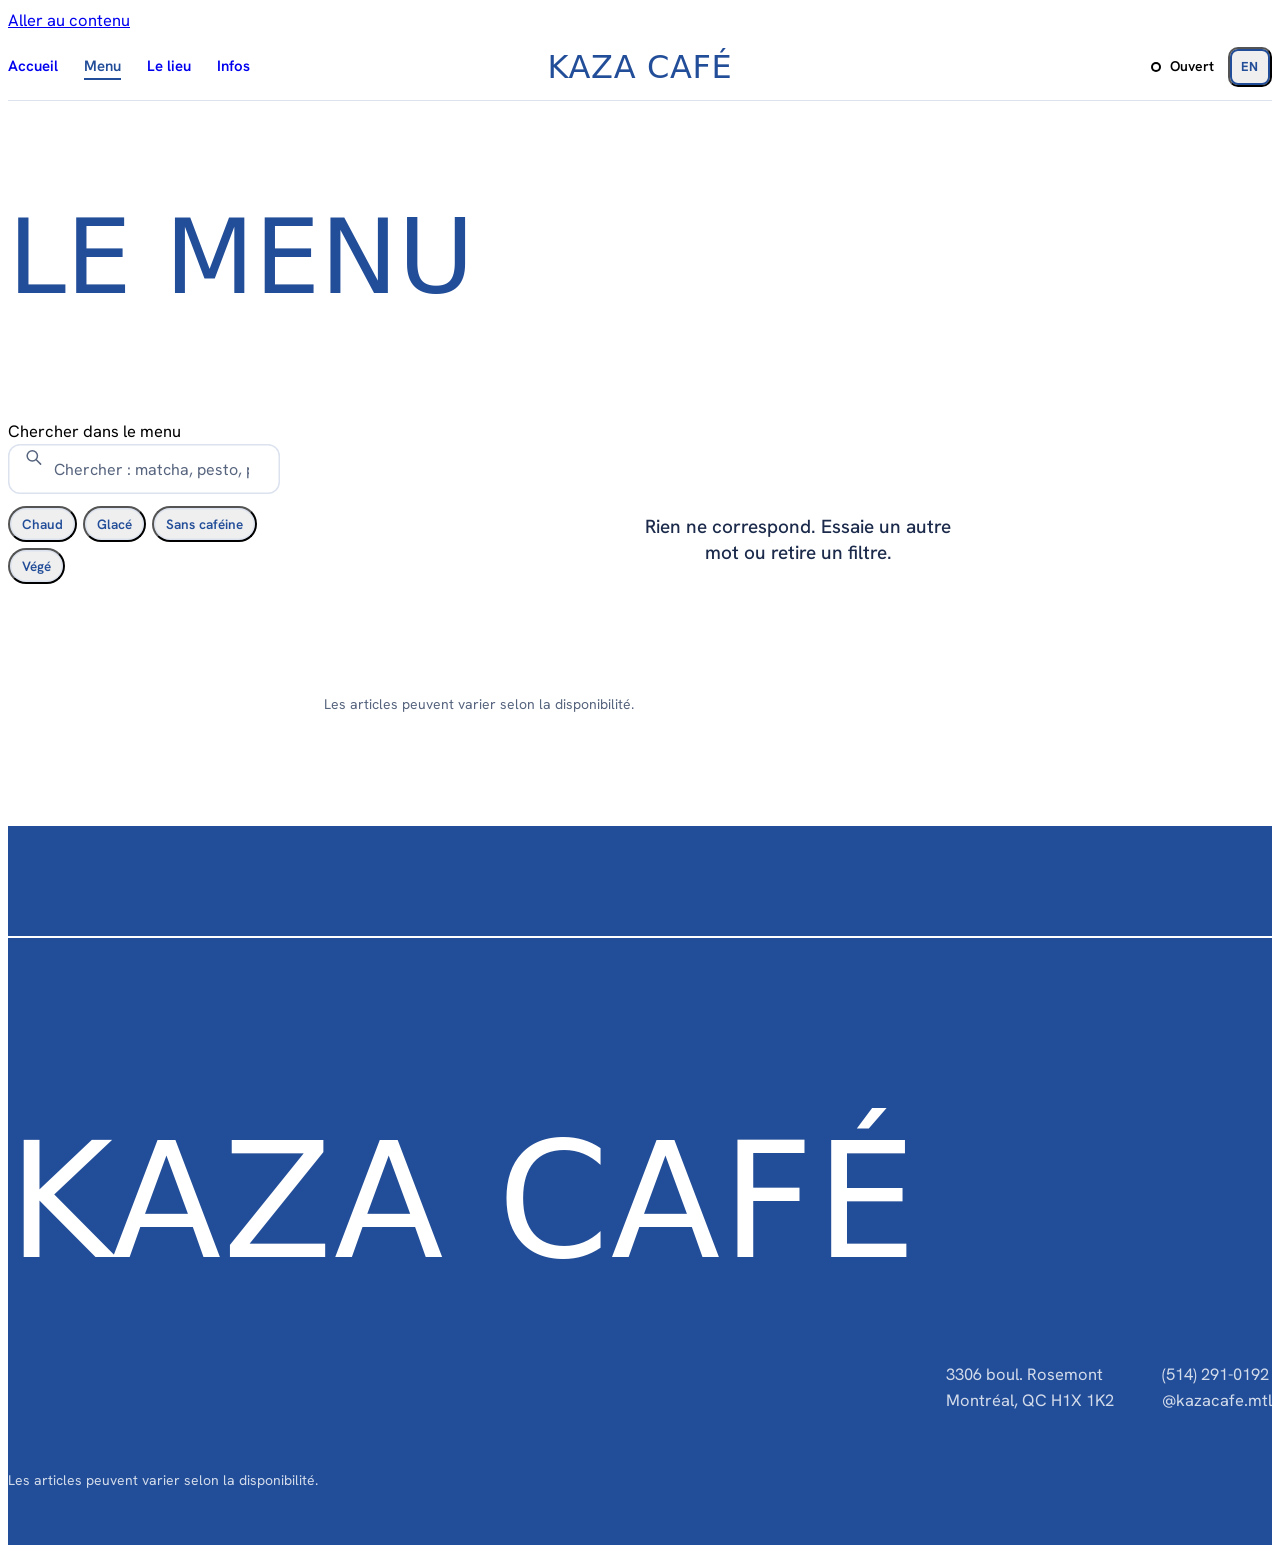
==== kaza/menu.html @ a5e52544 "Add files via upload" ====
<!doctype html>
<html lang="fr-CA">
<head>
<meta charset="utf-8">
<meta name="viewport" content="width=device-width, initial-scale=1, viewport-fit=cover">
<title>Menu | KAZA CAFÉ, boul. Rosemont, Montréal</title>
<meta name="claude:viewport-fit-sides" content="cover">
<meta name="robots" content="noindex">
<meta name="description" content="Le menu complet de KAZA CAFÉ : sandwichs ciabatta, Mi-Kaza, bols, cafés, matcha et hojicha « Camellia », chaï, smoothies, limonades bio, biscuits, croissants, gaufres et gâteaux.">
<meta name="theme-color" content="#FFFFFF">
<link rel="canonical" href="https://demo.backrooms.tech/kaza/menu.html"><!-- [À CONFIRMER : domaine] -->
<link rel="alternate" hreflang="fr-CA" href="https://demo.backrooms.tech/kaza/menu.html">
<link rel="alternate" hreflang="en-CA" href="https://demo.backrooms.tech/kaza/menu.html?lang=en">
<meta property="og:type" content="website">
<meta property="og:site_name" content="KAZA CAFÉ">
<meta property="og:title" content="Le menu · KAZA CAFÉ">
<meta property="og:description" content="Matcha en 18 saveurs, sandwichs ciabatta, bols et pâtisseries. 3306 boul. Rosemont, Montréal.">
<meta property="og:image" content="https://demo.backrooms.tech/kaza/images/og/kaza-og.png">
<meta property="og:locale" content="fr_CA"><meta property="og:locale:alternate" content="en_CA">
<meta name="twitter:card" content="summary_large_image">
<link rel="icon" href="images/favicon.png" type="image/png">
<link rel="apple-touch-icon" href="images/apple-touch-icon.png">
<link rel="preconnect" href="https://fonts.googleapis.com">
<link rel="preconnect" href="https://fonts.gstatic.com" crossorigin>
<link rel="stylesheet" href="https://fonts.googleapis.com/css2?family=Chewy&family=Hanken+Grotesk:wght@400;500;600;700&display=swap">
<link rel="stylesheet" href="shared/base.css">
<link rel="stylesheet" href="b.css">
</head>
<body>
<a class="skip" href="#menu-list" data-i18n="skip">Aller au contenu</a>

<header class="topbar">
  <div class="wrap topbar-in">
    <nav class="nav" aria-label="Principal">
      <a href="index.html" data-i18n="nav.home">Accueil</a>
      <a href="menu.html" aria-current="page" data-i18n="nav.menu">Menu</a>
      <a href="index.html#lieu" data-i18n="nav.place">Le lieu</a>
      <a href="index.html#infos" data-i18n="nav.info">Infos</a>
    </nav>
    <a class="wordmark" href="index.html" aria-label="KAZA CAFÉ, accueil">KAZA CAFÉ</a>
    <div class="topbar-end">
      <p class="status" data-status><span class="dot" aria-hidden="true"></span><span data-status-text>Ouvert</span></p>
      <button class="lang" type="button" data-lang-switch data-i18n="lang.switch" data-i18n-attr="aria-label:lang.label">EN</button>
    </div>
  </div>
</header>

<main>
  <section class="menu-hero">
    <div class="wrap menu-head">
      <h1 class="menu-title" data-i18n="menu.title">Le menu</h1>
      <span class="menu-mascot m-walk" data-mascot-el="sandwich"></span>
    </div>
  </section>

  <div class="wrap menu-layout">
    <!-- Colonne de gauche : recherche + filtres + catégories (collante sur desktop) -->
    <aside class="menu-side">
      <div class="side-tools">
        <div class="search">
          <label class="sr-only" for="menu-search" data-i18n="menu.searchLabel">Chercher dans le menu</label>
          <svg viewBox="0 0 24 24" fill="none" stroke="currentColor" stroke-width="1.9" stroke-linecap="round" aria-hidden="true"><circle cx="10.5" cy="10.5" r="6.5"/><path d="M15.5 15.5L21 21"/></svg>
          <input id="menu-search" type="search" autocomplete="off" enterkeyhint="search" data-i18n-attr="placeholder:menu.search" placeholder="Chercher : matcha, pesto, pistache…">
        </div>
        <div class="filters" role="group" data-i18n-attr="aria-label:menu.filters" aria-label="Filtres">
          <button class="filter" type="button" data-filter="chaud" aria-pressed="false" data-i18n="f.chaud">Chaud</button>
          <button class="filter" type="button" data-filter="glace" aria-pressed="false" data-i18n="f.glace">Glacé</button>
          <button class="filter" type="button" data-filter="decaf" aria-pressed="false" data-i18n="f.decaf">Sans caféine</button>
          <button class="filter" type="button" data-filter="vege" aria-pressed="false" data-i18n="f.vege">Végé</button>
          <button class="filter" type="button" data-filter="halal" aria-pressed="false" data-i18n="f.halal" hidden>Halal</button>
        </div>
        <p class="results-line"><span class="results" data-results aria-live="polite"></span> <button class="clear" type="button" data-clear hidden data-i18n="menu.clear">Tout effacer</button></p>
      </div>
      <div data-sticky-sentinel aria-hidden="true"></div>
      <nav class="sticky" data-sticky data-i18n-attr="aria-label:menu.categories" aria-label="Catégories du menu">
        <div class="catbar" data-catbar></div>
      </nav>
    </aside>

    <!-- Colonne de droite : vedette (carrousel) puis toutes les catégories -->
    <div class="menu-main" id="menu-list">
      <div data-menu></div>
      <div class="empty" data-empty hidden>
        <span class="m-wrap m-walk" data-mascot-el="cookie"></span>
        <p data-i18n="menu.empty">Rien ne correspond. Essaie un autre mot ou retire un filtre.</p>
      </div>
      <p class="menu-foot" data-i18n="footer.avail">Les articles peuvent varier selon la disponibilité.</p>
    </div>
  </div>
</main>

<footer class="band band--navy footer">
  <div class="wrap">
    <div class="walkline" aria-hidden="true"><span class="walker m-walk" data-mascot-el="glass"></span></div>
    <div class="footer-in">
      <p class="footer-word">KAZA CAFÉ</p>
      <div class="footer-cols">
        <p>3306 boul. Rosemont<br>Montréal, QC H1X 1K2</p>
        <p>(514) 291-0192<br>@kazacafe.mtl</p>
      </div>
      <p class="footer-avail" data-i18n="footer.avail">Les articles peuvent varier selon la disponibilité.</p>
    </div>
  </div>
</footer>

<!-- Fiche détaillée -->
<div class="sheet-root" data-sheet-root hidden>
  <div class="sheet-backdrop" data-sheet-backdrop></div>
  <div class="sheet" data-sheet role="dialog" aria-modal="true" aria-labelledby="sheet-title" tabindex="-1">
    <div class="sheet-grip" aria-hidden="true"></div>
    <button class="sheet-close" type="button" data-sheet-close data-i18n-attr="aria-label:sheet.close" aria-label="Fermer">
      <svg viewBox="0 0 24 24" fill="none" stroke="currentColor" stroke-width="2" stroke-linecap="round" aria-hidden="true"><path d="M6 6l12 12M18 6L6 18"/></svg>
    </button>
    <div class="sheet-scroll" data-sheet-scroll>
      <div class="sheet-media media" data-sheet-media></div>
      <div class="sheet-body" data-sheet-body>
        <p class="sheet-cat" data-sheet-cat></p>
        <div class="sheet-head"><h2 class="sheet-title" id="sheet-title"></h2><p class="sheet-price" data-sheet-price></p></div>
        <div data-sheet-badges></div>
        <p class="sheet-desc" data-sheet-desc></p>
        <div data-sheet-ing-wrap><p class="sheet-label" data-i18n="sheet.ing">Ingrédients</p><ul class="sheet-ing" data-sheet-ing></ul></div>
        <div class="sheet-opts" data-sheet-opts></div>
        <div class="sheet-actions">
          <a class="btn" href="#" data-order><span data-i18n="sheet.order">Commander</span></a>
          <button class="share" type="button" data-share data-i18n="sheet.share">Copier le lien</button>
        </div>
        <p class="avail" data-i18n="footer.avail">Les articles peuvent varier selon la disponibilité.</p>
      </div>
    </div>
  </div>
</div>

<script src="shared/menu-data.js"></script>
<script src="shared/mascots.js"></script>
<script src="shared/site.js"></script>
<script src="shared/menu-app.js"></script>
</body>
</html>
---- kaza/b.css ----
/* ==========================================================================
   KAZA CAFÉ — « LE SALON » v2
   Mise en page : pièces blanches et pièces bleues en alternance; titres dans
   un lettrage rond dessiné à la main, comme le logo; menu en deux colonnes
   (catégories à gauche, carte à droite) façon commande en ligne.
   Couleurs du logo : bleu #224D98 + blanc. Une seule apparence (pas de sombre).
   ========================================================================== */
:root {
  color-scheme: light;
  /* Couleur */
  --blue: #224D98;          /* bleu du logo, seule couleur d'accent */
  --blue-deep: #1A3C79;     /* survol, fonds bleus plus profonds */
  --ink: #1C2B4B;           /* texte courant (bleu très foncé, plus lisible) */
  --ink-soft: #57647E;      /* texte secondaire */
  --white: #FFFFFF;
  --tint: #F1F4FA;          /* blanc bleuté pour les surfaces */
  --tint-2: #E4EAF5;        /* placeholders */
  --line: #DCE3EF;          /* filets et contours */
  --on-blue: rgba(255, 255, 255, .8);

  --bg: var(--white); --fg: var(--ink);
  --ph-bg: var(--tint-2); --ph-fg: var(--blue);
  --scrim: rgba(16, 32, 64, .5);
  --sheet-bg: var(--blue); --sheet-fg: var(--white);
  --grip: rgba(255, 255, 255, .45);
  --focus: var(--blue);

  /* Typo : lettrage du logo pour les titres, grotesque nette pour le reste */
  --f-display: "Chewy", "Cooper Black", "Arial Rounded MT Bold", system-ui, sans-serif;
  --f-sans: "Hanken Grotesk", "Helvetica Neue", Arial, sans-serif;
  --f-mono: "Hanken Grotesk", "Helvetica Neue", Arial, sans-serif;

  --r: 14px;
  --max: 1320px; --gutter: 20px;
  --sticky-h: 58px;
}
@media (min-width: 900px) { :root { --gutter: 44px; } }

body { font: 400 16.5px/1.55 var(--f-sans); }
::selection { background: var(--blue); color: var(--white); }

.band { padding-block: 72px; }
.band--blue, .band--navy { background: var(--blue); color: var(--white); --focus: var(--white); --ph-bg: var(--blue-deep); --ph-fg: var(--white); }
.band--deep, .band--tint { background: var(--tint); }
@media (min-width: 900px) { .band { padding-block: 108px; } }

.h-display { font: 400 clamp(40px, 6vw, 68px)/1 var(--f-display); letter-spacing: .01em; text-transform: uppercase; color: var(--blue); }
.band--blue .h-display, .band--navy .h-display { color: var(--white); }
.h-label { font: 700 12px/1.3 var(--f-sans); text-transform: uppercase; letter-spacing: .14em; }
.kicker { font: 700 12px/1.3 var(--f-sans); text-transform: uppercase; letter-spacing: .14em; color: var(--ink-soft); }
.band--navy .kicker { color: var(--on-blue); }
.lede { font: 500 clamp(19px, 2vw, 22px)/1.45 var(--f-sans); max-width: 36ch; }

/* Boutons */
.btn {
  display: inline-flex; align-items: center; justify-content: center; min-height: 50px; padding: 0 22px;
  border-radius: 12px; background: var(--blue); color: var(--white); text-decoration: none;
  font: 700 15px/1 var(--f-sans); transition: background .2s ease, transform .15s ease;
}
.btn:hover { background: var(--blue-deep); }
.btn:active { transform: translateY(1px); }
.btn--line { background: transparent; color: var(--blue); box-shadow: inset 0 0 0 2px var(--blue); }
.btn--line:hover { background: var(--blue); color: var(--white); }
.btn--cream { background: var(--white); color: var(--blue); }
.btn--cream:hover { background: var(--tint); }
.arrowlink { display: inline-flex; gap: 10px; align-items: center; font: 700 15px/1.2 var(--f-sans); color: var(--blue); text-decoration: none; padding-block: 8px; }
.arrowlink span:last-child { transition: transform .2s ease; }
.arrowlink:hover span:last-child { transform: translateX(4px); }

/* ---------- Barre du haut ---------- */
.topbar { position: relative; z-index: 20; border-bottom: 1px solid var(--line); }
.topbar-in { display: grid; grid-template-columns: 1fr auto; align-items: center; min-height: 66px; gap: 16px; }
.nav { display: none; gap: 26px; }
.nav a { font: 600 15px/1 var(--f-sans); text-decoration: none; padding: 8px 0; }
.nav a:hover, .nav a[aria-current="page"] { color: var(--blue); text-decoration: underline; text-underline-offset: 7px; text-decoration-thickness: 2px; }
.wordmark { font: 400 28px/1 var(--f-display); color: var(--blue); text-decoration: none; letter-spacing: .02em; margin: 0; }
.topbar-end { display: flex; align-items: center; gap: 14px; justify-self: end; }
.topbar .status { display: none; }
.topbar-menu { font: 700 15px/1 var(--f-sans); color: var(--blue); text-decoration: none; padding: 14px 4px; }
.lang { min-width: 44px; min-height: 40px; border-radius: 10px; color: var(--blue); box-shadow: inset 0 0 0 2px var(--blue); font: 700 13px/1 var(--f-sans); letter-spacing: .06em; }
.lang:hover { background: var(--blue); color: var(--white); }
@media (min-width: 900px) {
  .topbar-in { grid-template-columns: 1fr auto 1fr; }
  .nav { display: flex; }
  .wordmark { justify-self: center; font-size: 32px; }
  .topbar .status { display: inline-flex; }
  .topbar-menu { display: none; }
}

.status { display: inline-flex; align-items: center; gap: 9px; font: 600 14px/1.3 var(--f-sans); }
.status .dot { width: 10px; height: 10px; border-radius: 50%; box-shadow: inset 0 0 0 2px currentColor; flex: none; }
.status.is-open .dot { background: #2E9B5E; box-shadow: 0 0 0 3px rgba(46, 155, 94, .18); }

/* ---------- Hero ---------- */
.hero { padding-block: 28px 72px; }
.hero-grid { display: grid; gap: 34px; }
.hero-text { display: flex; flex-direction: column; align-items: flex-start; gap: 18px; min-width: 0; }
.hero-title { font: 400 clamp(88px, 25vw, 210px)/.86 var(--f-display); text-transform: uppercase; color: var(--blue); letter-spacing: .01em; margin: 4px 0 6px -.02em; }
.hero-line { font: 600 clamp(22px, 2.8vw, 28px)/1.3 var(--f-sans); max-width: 24ch; }
.hero-sub { max-width: 44ch; color: var(--ink-soft); }
.hero-cta { display: flex; flex-wrap: wrap; gap: 10px; margin-top: 8px; }
.hero-visual { display: flex; flex-direction: column; gap: 16px; align-items: center; }
.arch { width: min(100%, 460px); aspect-ratio: 3 / 4; border-radius: 999px 999px 0 0; }
.arch .ph [data-mascot-el] { display: block; width: clamp(80px, 22vw, 130px); }
.arch .ph-label { left: 24px; right: 24px; bottom: 18px; }
.arch video { position: absolute; inset: 0; width: 100%; height: 100%; object-fit: cover; }
@media (min-width: 900px) {
  .hero { padding-block: 44px 108px; }
  .hero-grid { grid-template-columns: minmax(0, 1.2fr) minmax(0, .8fr); align-items: center; gap: 64px; }
  .status--hero { display: none; }
}

/* ---------- Matcha (pièce bleue) ---------- */
.matcha-grid { display: grid; gap: 28px; }
.matcha-num { display: flex; flex-direction: column; }
.matcha-n { font: 400 clamp(190px, 52vw, 400px)/.8 var(--f-display); margin-left: -.03em; }
.matcha-n-label { font: 400 clamp(28px, 3.2vw, 38px)/1.1 var(--f-display); text-transform: uppercase; margin-top: 10px; }
.matcha-body { display: flex; flex-direction: column; align-items: flex-start; gap: 18px; min-width: 0; }
.matcha-body .h-label { margin-top: 18px; }
.matcha .lede { color: var(--on-blue); }
.sig { width: 100%; }
.sig li a { display: flex; align-items: baseline; gap: 10px; padding: 12px 0; border-bottom: 1px solid rgba(255, 255, 255, .22); text-decoration: none; font-size: 17px; font-weight: 500; }
.sig li a:hover span:first-child { text-decoration: underline; text-underline-offset: 4px; }
.sig .leader { opacity: .3; }
.sig-price { font-size: 14px; color: var(--on-blue); }
.chips { display: flex; flex-wrap: wrap; gap: 6px; }
.chips li { font-size: 14px; padding: 6px 11px; border-radius: 999px; background: rgba(255, 255, 255, .12); }
.press { font-size: 14px; color: var(--on-blue); max-width: 44ch; margin-top: 8px; }
@media (min-width: 900px) {
  .matcha-grid { grid-template-columns: minmax(0, 1fr) minmax(0, 1fr); gap: 72px; align-items: start; }
  .matcha-num { position: sticky; top: 40px; }
}

/* ---------- Cartes « vedette » : photo pleine, nom et prix posés dessus ---------- */
.feat { position: relative; display: block; border-radius: var(--r); overflow: hidden; color: var(--white); text-decoration: none; --ph-bg: var(--blue); --ph-fg: var(--white); isolation: isolate; }
.feat .card-media { aspect-ratio: 1 / 1; border-radius: var(--r); --ph-size: 34%; }
.feat .card-media .ph { align-items: start; padding-top: 18%; }
.feat::after { content: ""; position: absolute; inset: 40% 0 0; background: linear-gradient(to top, rgba(12, 26, 54, .78), rgba(12, 26, 54, 0)); pointer-events: none; border-radius: 0 0 var(--r) var(--r); z-index: 1; }
.feat-text { position: absolute; left: 16px; right: 64px; bottom: 14px; z-index: 2; display: flex; flex-direction: column; gap: 4px; }
.feat .card-name { font: 400 clamp(21px, 2vw, 25px)/1.05 var(--f-display); letter-spacing: .01em; }
.feat .card-price { font: 600 15px/1 var(--f-sans); opacity: .92; }
.feat-plus { position: absolute; right: 14px; bottom: 14px; z-index: 2; width: 40px; height: 40px; border-radius: 50%; display: grid; place-items: center; background: rgba(255, 255, 255, .2); backdrop-filter: blur(4px); transition: background .2s ease, transform .2s ease; }
.feat-plus svg { width: 18px; }
.feat:hover .feat-plus { background: var(--white); color: var(--blue); transform: rotate(90deg); }
.feat:hover .media.has-img img { transform: scale(1.04); }
.feat .media img { transition: opacity .35s ease, transform .6s cubic-bezier(.2,.75,.15,1); }

/* ---------- Accueil : rail « En vedette » et galerie ---------- */
.section-head { display: flex; justify-content: space-between; align-items: flex-end; flex-wrap: wrap; gap: 12px 24px; margin-bottom: 32px; }
.rail-wrap { width: 100%; }
.rail { --edge: max(var(--gutter), calc((100% - var(--max)) / 2 + var(--gutter))); }
.rail { display: grid; grid-auto-flow: column; grid-auto-columns: 72%; gap: 14px; overflow-x: auto; scroll-snap-type: x mandatory; scrollbar-width: none;
  padding-left: max(var(--edge), env(safe-area-inset-left, 0px)); padding-right: max(var(--edge), env(safe-area-inset-right, 0px));
  scroll-padding-inline: max(var(--edge), env(safe-area-inset-left, 0px)); }
.rail::-webkit-scrollbar { display: none; }
.rail > * { scroll-snap-align: start; }
@media (min-width: 900px) {
  .feat-rail { grid-auto-flow: row; grid-template-columns: repeat(3, minmax(0, 1fr)); overflow: visible; gap: 22px; }
}
.place-grid { margin-bottom: 36px; }
.place-text { display: flex; flex-direction: column; gap: 18px; max-width: 52ch; }
.place-text p:last-child { color: var(--ink-soft); }
.gallery { grid-auto-columns: 78%; }
.gallery .media { aspect-ratio: 4 / 5; border-radius: var(--r); --ph-bg: var(--tint-2); }
.gallery .media .ph [data-mascot-el] { display: block; width: 70px; }
@media (min-width: 900px) { .gallery { grid-auto-columns: calc((100% - 3 * 14px) / 3.4); } }

/* ---------- Avis ---------- */
.reviews-head { display: flex; flex-wrap: wrap; justify-content: space-between; align-items: flex-end; gap: 20px 40px; margin-bottom: 40px; }
.rating { display: flex; align-items: center; gap: 14px; }
.rating-n { font: 400 clamp(64px, 9vw, 100px)/.8 var(--f-display); }
.rating-side { display: flex; flex-direction: column; gap: 4px; font-size: 14px; color: var(--on-blue); }
.stars { letter-spacing: .14em; color: var(--white); }
/* Avis : un à la fois, on glisse ou on utilise les flèches */
.quotes-wrap { max-width: 620px; }
.quotes { display: flex; overflow-x: auto; scroll-snap-type: x mandatory; scrollbar-width: none; overscroll-behavior-x: contain; border-radius: var(--r); }
.quotes::-webkit-scrollbar { display: none; }
.quotes > li { flex: 0 0 100%; scroll-snap-align: start; scroll-snap-stop: always; display: flex; flex-direction: column; justify-content: space-between; gap: 18px; min-height: 200px; padding: 24px 24px 22px; border-radius: var(--r); background: rgba(255, 255, 255, .09); }
.quotes blockquote { font: 500 18px/1.45 var(--f-sans); }
.quotes blockquote::before { content: "« "; }
.quotes blockquote::after { content: " »"; }
.quotes blockquote:lang(en)::before { content: "“"; }
.quotes blockquote:lang(en)::after { content: "”"; }
.q-src { display: flex; align-items: center; gap: 10px; font-size: 12.5px; font-weight: 600; letter-spacing: .06em; text-transform: uppercase; color: var(--on-blue); }
.q-stars { letter-spacing: .1em; color: var(--white); font-size: 13px; }
.q-more { align-items: flex-start; justify-content: center !important; background: rgba(255, 255, 255, .14) !important; }
.q-more-mascot { width: 54px; color: var(--white); }
.q-more p { font: 400 26px/1.1 var(--f-display); text-transform: uppercase; max-width: 18ch; }
.quotes-nav { display: flex; align-items: center; gap: 14px; margin-top: 16px; }
.quotes-count { font: 600 14px/1 var(--f-sans); font-variant-numeric: tabular-nums; color: var(--on-blue); min-width: 3.5em; text-align: center; }
.quotes-nav .arrow { color: var(--white); box-shadow: inset 0 0 0 1.5px rgba(255, 255, 255, .45); }
.quotes-nav .arrow:hover:not(:disabled) { box-shadow: inset 0 0 0 1.5px var(--white); }
@media (min-width: 900px) { .quotes blockquote { font-size: 20px; } .quotes > li { min-height: 220px; padding: 28px 30px 24px; } }

/* ---------- Infos ---------- */
.info .h-display { margin-bottom: 40px; }
.info-grid { display: grid; gap: 36px; margin-bottom: 40px; }
.info-col { display: flex; flex-direction: column; align-items: flex-start; gap: 12px; min-width: 0; }
.info .h-label { color: var(--blue); }
address { font-style: normal; font: 600 22px/1.3 var(--f-sans); }
.facts { display: flex; flex-direction: column; gap: 6px; color: var(--ink-soft); }
.facts li::before { content: "— "; }
.hours { border-collapse: collapse; width: 100%; max-width: 340px; font-variant-numeric: tabular-nums; }
.hours th, .hours td { padding: 8px 0; text-align: left; font-weight: 400; border-bottom: 1px solid var(--line); }
.hours td { text-align: right; }
.hours .is-today th, .hours .is-today td { font-weight: 700; color: var(--blue); }
.big-link { font: 600 22px/1.3 var(--f-sans); color: var(--blue); text-decoration: none; }
.big-link:hover { text-decoration: underline; text-underline-offset: 5px; text-decoration-thickness: 2px; }
@media (min-width: 900px) { .info-grid { grid-template-columns: repeat(3, minmax(0, 1fr)); gap: 48px; } }
.map-bar { display: flex; margin-bottom: 14px; }
.map { position: relative; height: 340px; background: var(--tint); border-radius: var(--r); overflow: hidden; }
@media (min-width: 900px) { .map { height: 420px; } }
.map-ph { display: flex; flex-direction: column; align-items: center; justify-content: center; text-align: center; gap: 16px; padding: 36px 20px; color: var(--blue); }
.map-mascot { width: 68px; }
.map-addr { font-weight: 600; color: var(--ink); }
.map-actions { display: flex; flex-wrap: wrap; justify-content: center; align-items: center; gap: 10px 22px; }
.map iframe { position: absolute; inset: 0; width: 100%; height: 100%; border: 0; }
.map.is-loaded .map-ph { visibility: hidden; }

/* ---------- Footer : le verre marche le long du filet ---------- */
.footer { padding-block: 56px calc(40px + env(safe-area-inset-bottom, 0px)); }
.walkline { position: relative; height: 54px; border-bottom: 2px solid var(--white); margin-bottom: 36px; overflow: hidden; }
.walker { position: absolute; bottom: 0; left: 0; width: 44px; color: var(--white); }
@media (prefers-reduced-motion: no-preference) { .walker { animation: b-walk 26s linear infinite; } }
@keyframes b-walk { from { left: -50px; } to { left: 100%; } }
.footer-in { display: grid; gap: 26px; }
.footer-word { font: 400 clamp(64px, 14vw, 160px)/.85 var(--f-display); letter-spacing: .01em; }
.footer-cols { display: flex; flex-wrap: wrap; gap: 14px 48px; color: var(--on-blue); }
.footer-avail { font-size: 14px; color: var(--on-blue); }
@media (min-width: 900px) { .footer-in { grid-template-columns: 1fr auto; align-items: end; } .footer-avail { grid-column: 1 / -1; } }

/* ==========================================================================
   PAGE MENU — catégories à gauche, vedette en carrousel, items en lignes
   ========================================================================== */
.menu-hero { padding-block: 24px 8px; }
.menu-head { display: flex; justify-content: space-between; align-items: flex-end; gap: 16px; }
.menu-title { font: 400 clamp(56px, 13vw, 104px)/.9 var(--f-display); text-transform: uppercase; color: var(--blue); }
.menu-mascot { width: clamp(56px, 11vw, 84px); flex: none; margin-bottom: 4px; color: var(--blue); }

.menu-layout { padding-block: 16px 96px; }
.menu-main { min-width: 0; }

/* Recherche + filtres */
.side-tools { display: flex; flex-direction: column; gap: 12px; margin-bottom: 8px; }
.search { position: relative; }
.search input { width: 100%; min-height: 50px; padding: 12px 16px 12px 46px; border: 0; border-radius: 12px; background: var(--white); box-shadow: inset 0 0 0 1.5px var(--line); color: var(--ink); font: 400 16px/1.2 var(--f-sans); outline: none; -webkit-appearance: none; appearance: none; }
.search input::placeholder { color: var(--ink-soft); }
.search input:focus-visible { box-shadow: inset 0 0 0 2px var(--blue); }
.search svg { position: absolute; left: 16px; top: 50%; width: 19px; height: 19px; transform: translateY(-50%); color: var(--ink-soft); pointer-events: none; }
.filters { display: flex; flex-wrap: wrap; gap: 6px; }
.filter { min-height: 36px; padding: 0 12px; border-radius: 999px; font: 600 13.5px/1 var(--f-sans); color: var(--blue); box-shadow: inset 0 0 0 1.5px var(--line); }
.filter[aria-pressed="true"] { background: var(--blue); color: var(--white); box-shadow: none; }
.filter:hover:not([aria-pressed="true"]) { box-shadow: inset 0 0 0 1.5px var(--blue); }
.results-line { display: flex; align-items: center; gap: 8px; min-height: 0; }
.results-line:has(.results:empty):has(.clear[hidden]) { display: none; }
.results { font-size: 14px; color: var(--ink-soft); }
.clear { font: 600 14px/1 var(--f-sans); color: var(--blue); text-decoration: underline; text-underline-offset: 3px; min-height: 36px; padding-inline: 2px; }

/* Catégories : barre collante horizontale sur mobile */
.sticky { position: sticky; top: env(safe-area-inset-top, 0px); z-index: 30; background: var(--white); margin-inline: calc(-1 * max(var(--gutter), env(safe-area-inset-left, 0px))); transition: box-shadow .2s ease; }
body::before { content: ""; position: fixed; inset: 0 0 auto; height: env(safe-area-inset-top, 0px); z-index: 31; background: var(--white); }
.sticky.is-stuck { box-shadow: 0 1px 0 var(--line), 0 6px 16px -10px rgba(16, 32, 64, .25); }
.catbar { gap: 6px; height: var(--sticky-h); align-items: center; padding-left: max(var(--gutter), env(safe-area-inset-left, 0px)); padding-right: max(var(--gutter), env(safe-area-inset-right, 0px)); scroll-padding-inline: 40px; }
.cat-chip { height: 40px; padding: 0 14px; border-radius: 10px; font: 600 14.5px/1 var(--f-sans); color: var(--ink); transition: background .15s ease, color .15s ease; }
.cat-chip:hover { background: var(--tint); }
.cat-chip.is-active { background: var(--blue); color: var(--white); }
.cat-chip-icon { display: none; }

@media (max-width: 899px) {
  .menu-side { display: contents; }
}
@media (min-width: 900px) {
  :root { --sticky-h: 0px; }
  .menu-layout { display: grid; grid-template-columns: 272px minmax(0, 1fr); gap: 44px; align-items: start; padding-top: 20px; }
  .menu-side { position: sticky; top: calc(20px + env(safe-area-inset-top, 0px)); max-height: calc(100vh - 40px); display: flex; flex-direction: column; gap: 14px; }
  .side-tools { margin-bottom: 0; }
  .sticky { position: static; margin-inline: 0; flex: 1; min-height: 0; display: flex; box-shadow: none !important; background: transparent; }
  .catbar { flex-direction: column; align-items: stretch; height: auto; flex: 1; overflow-x: hidden; overflow-y: auto; padding: 0 4px 12px 0; gap: 2px; scrollbar-width: thin; }
  .cat-chip { height: auto; min-height: 44px; padding: 12px 16px; white-space: normal; font-size: 15.5px; font-weight: 500; }
  .cat-chip.is-active { font-weight: 600; }
}

/* Sections */
.cat-section { padding-top: 40px; }
.cat-section:first-child { padding-top: 16px; }
.cat-head { display: flex; align-items: center; flex-wrap: wrap; gap: 6px 14px; margin-bottom: 18px; }
.cat-head h2 { font: 400 clamp(32px, 3.6vw, 42px)/1 var(--f-display); color: var(--blue); text-transform: uppercase; letter-spacing: .01em; }
.cat-note { flex-basis: 100%; color: var(--ink-soft); font-size: 15px; }
.cat-section--featured .cat-head { justify-content: space-between; }
.carousel-nav { display: flex; gap: 8px; }
.arrow { width: 44px; height: 44px; border-radius: 50%; display: grid; place-items: center; color: var(--blue); box-shadow: inset 0 0 0 1.5px var(--line); transition: box-shadow .15s ease, background .15s ease; }
.arrow svg { width: 20px; }
.arrow:hover:not(:disabled) { box-shadow: inset 0 0 0 1.5px var(--blue); }
.arrow:disabled { opacity: .35; cursor: default; }
@media (max-width: 719px) { .carousel-nav { display: none; } }

.carousel { display: grid; grid-auto-flow: column; grid-auto-columns: 74%; gap: 14px; overflow-x: auto; scroll-snap-type: x mandatory; scrollbar-width: none; overscroll-behavior-x: contain;
  margin-inline: calc(-1 * max(var(--gutter), env(safe-area-inset-left, 0px))); padding-inline: max(var(--gutter), env(safe-area-inset-left, 0px)); scroll-padding-inline: max(var(--gutter), env(safe-area-inset-left, 0px)); }
.carousel::-webkit-scrollbar { display: none; }
.carousel > * { scroll-snap-align: start; }
@media (min-width: 720px) { .carousel { grid-auto-columns: calc((100% - 2 * 16px) / 2.6); gap: 16px; } }
@media (min-width: 900px) { .carousel { margin-inline: 0; padding-inline: 0; scroll-padding-inline: 0; } }
@media (min-width: 1180px) { .carousel { grid-auto-columns: calc((100% - 3 * 16px) / 3.4); } }

/* Items : texte à gauche, photo à droite */
.items { display: grid; grid-template-columns: minmax(0, 1fr); gap: 12px; }
@media (min-width: 1180px) { .items { grid-template-columns: repeat(2, minmax(0, 1fr)); gap: 16px; } }
.item {
  display: grid; grid-template-columns: minmax(0, 1fr) 118px; min-height: 118px;
  border-radius: var(--r); overflow: hidden; background: var(--white);
  box-shadow: inset 0 0 0 1px var(--line); text-decoration: none; color: var(--ink);
  transition: box-shadow .2s ease, transform .2s ease;
}
.item:hover { box-shadow: inset 0 0 0 1.5px var(--blue), 0 8px 22px -14px rgba(16, 32, 64, .35); }
.item:active { transform: scale(.995); }
.item-text { display: flex; flex-direction: column; gap: 6px; padding: 14px 14px 14px 16px; min-width: 0; }
.item-top { display: flex; align-items: baseline; justify-content: space-between; gap: 10px; }
.item .card-name { font: 700 16px/1.25 var(--f-sans); color: var(--ink); min-width: 0; }
.item .card-price { font: 600 15px/1.25 var(--f-sans); color: var(--blue); white-space: nowrap; }
.item-desc { font-size: 14px; line-height: 1.45; color: var(--ink-soft); display: -webkit-box; -webkit-line-clamp: 3; -webkit-box-orient: vertical; overflow: hidden; }
.item-tags { display: flex; flex-wrap: wrap; gap: 4px 10px; margin-top: auto; padding-top: 2px; }
.tag { font: 600 12px/1.3 var(--f-sans); color: var(--ink-soft); }
.tag--pop { color: var(--blue); }
.item .card-media { width: 100%; height: 100%; min-height: 118px; border-radius: 0; --ph-size: 52%; }
.item .card-media .m { max-width: 60px; }
.item .media img { transition: opacity .35s ease, transform .5s cubic-bezier(.2,.75,.15,1); }
.item:hover .media.has-img img { transform: scale(1.05); }
@media (min-width: 720px) {
  .item { grid-template-columns: minmax(0, 1fr) 168px; min-height: 168px; }
  .item .card-media { min-height: 168px; }
  .item-text { padding: 18px 18px 18px 20px; gap: 8px; }
  .item .card-name { font-size: 17px; }
}
@media (prefers-reduced-motion: no-preference) {
  .item:hover .media:not(.has-img) .leg-l { animation: kz-step .45s ease-in-out infinite alternate; }
  .item:hover .media:not(.has-img) .leg-r { animation: kz-step .45s ease-in-out infinite alternate-reverse; }
}
.group { grid-column: 1 / -1; font: 700 12px/1.3 var(--f-sans); text-transform: uppercase; letter-spacing: .14em; color: var(--blue); padding-top: 8px; }
.items > .group:first-child { padding-top: 0; }

.empty { text-align: center; padding: 60px 0; display: flex; flex-direction: column; align-items: center; gap: 16px; color: var(--blue); }
.empty .m-wrap { width: 76px; }
.empty p { font: 500 19px/1.4 var(--f-sans); max-width: 28ch; color: var(--ink); }
.menu-foot { margin-top: 48px; font-size: 14px; color: var(--ink-soft); }

/* ---------- Fiche détaillée (pièce bleue) ---------- */
.sheet { border-radius: 20px 20px 0 0; --focus: var(--white); --ph-bg: var(--blue-deep); --ph-fg: var(--white); }
.sheet-media { --ph-size: 28%; }
.sheet-close { background: var(--white); color: var(--blue); border-radius: 50%; }
.sheet-close:hover { background: var(--tint); }
.sheet-cat { font: 700 12px/1 var(--f-sans); text-transform: uppercase; letter-spacing: .14em; color: var(--on-blue); }
.sheet-title { font: 400 clamp(34px, 4.6vw, 46px)/1 var(--f-display); letter-spacing: .01em; }
.sheet-price { font: 700 18px/1 var(--f-sans); white-space: nowrap; }
.sheet-desc { font-size: 17px; color: var(--on-blue); }
.sheet-label { font: 700 12px/1 var(--f-sans); text-transform: uppercase; letter-spacing: .14em; margin-bottom: 10px; color: var(--on-blue); }
.sheet-ing { gap: 6px; }
.sheet-ing li { font-size: 15px; padding: 6px 11px; border-radius: 999px; background: rgba(255, 255, 255, .12); }
.badges { display: flex; flex-wrap: wrap; gap: 6px; }
.badge { font: 700 11px/1 var(--f-sans); text-transform: uppercase; letter-spacing: .1em; padding: 7px 10px; border-radius: 999px; box-shadow: inset 0 0 0 1px rgba(255, 255, 255, .55); }
.badge--populaire, .badge--sig { background: var(--white); color: var(--blue); box-shadow: none; }
.opt legend { font: 700 12px/1 var(--f-sans); text-transform: uppercase; letter-spacing: .14em; color: var(--on-blue); }
.opt-choice span { padding: 9px 13px; border-radius: 999px; font-size: 14.5px; line-height: 1.1; box-shadow: inset 0 0 0 1px rgba(255, 255, 255, .4); transition: background .15s ease; }
.opt-choice:hover span { box-shadow: inset 0 0 0 1.5px var(--white); }
.opt-choice input:checked + span { background: var(--white); color: var(--blue); box-shadow: none; font-weight: 600; }
.opt-choice input:focus-visible + span { outline: 2px solid var(--white); outline-offset: 2px; }
.opt--extras { background: var(--white); color: var(--blue); border-radius: var(--r); padding: 14px 14px 16px; }
.opt--extras legend { float: left; width: 100%; color: var(--blue); margin-bottom: 12px; }
.opt--extras .opt-choices { clear: both; }
.opt--extras .opt-choice span { box-shadow: inset 0 0 0 1px rgba(34, 77, 152, .4); }
.opt--extras .opt-choice input:checked + span { background: var(--blue); color: var(--white); }
.opt--extras .opt-choice input:focus-visible + span { outline-color: var(--blue); }
.opt-note { font-size: 13.5px; color: var(--on-blue); }
.sheet .btn { background: var(--white); color: var(--blue); }
.sheet .btn:hover { background: var(--tint); }
.share { font-size: 14px; text-decoration: underline; text-underline-offset: 3px; min-height: 44px; color: var(--on-blue); }
.avail { font-size: 13.5px; color: var(--on-blue); }
@media (min-width: 720px) { .sheet { border-radius: 20px; } }

/* 404 */
.nf { min-height: 70vh; display: grid; place-items: center; text-align: center; padding-block: 60px; color: var(--blue); }
.nf-in { display: flex; flex-direction: column; align-items: center; gap: 20px; }
.nf-mascot { width: 110px; }
.nf h1 { font: 400 clamp(40px, 6vw, 64px)/1 var(--f-display); text-transform: uppercase; max-width: 16ch; }
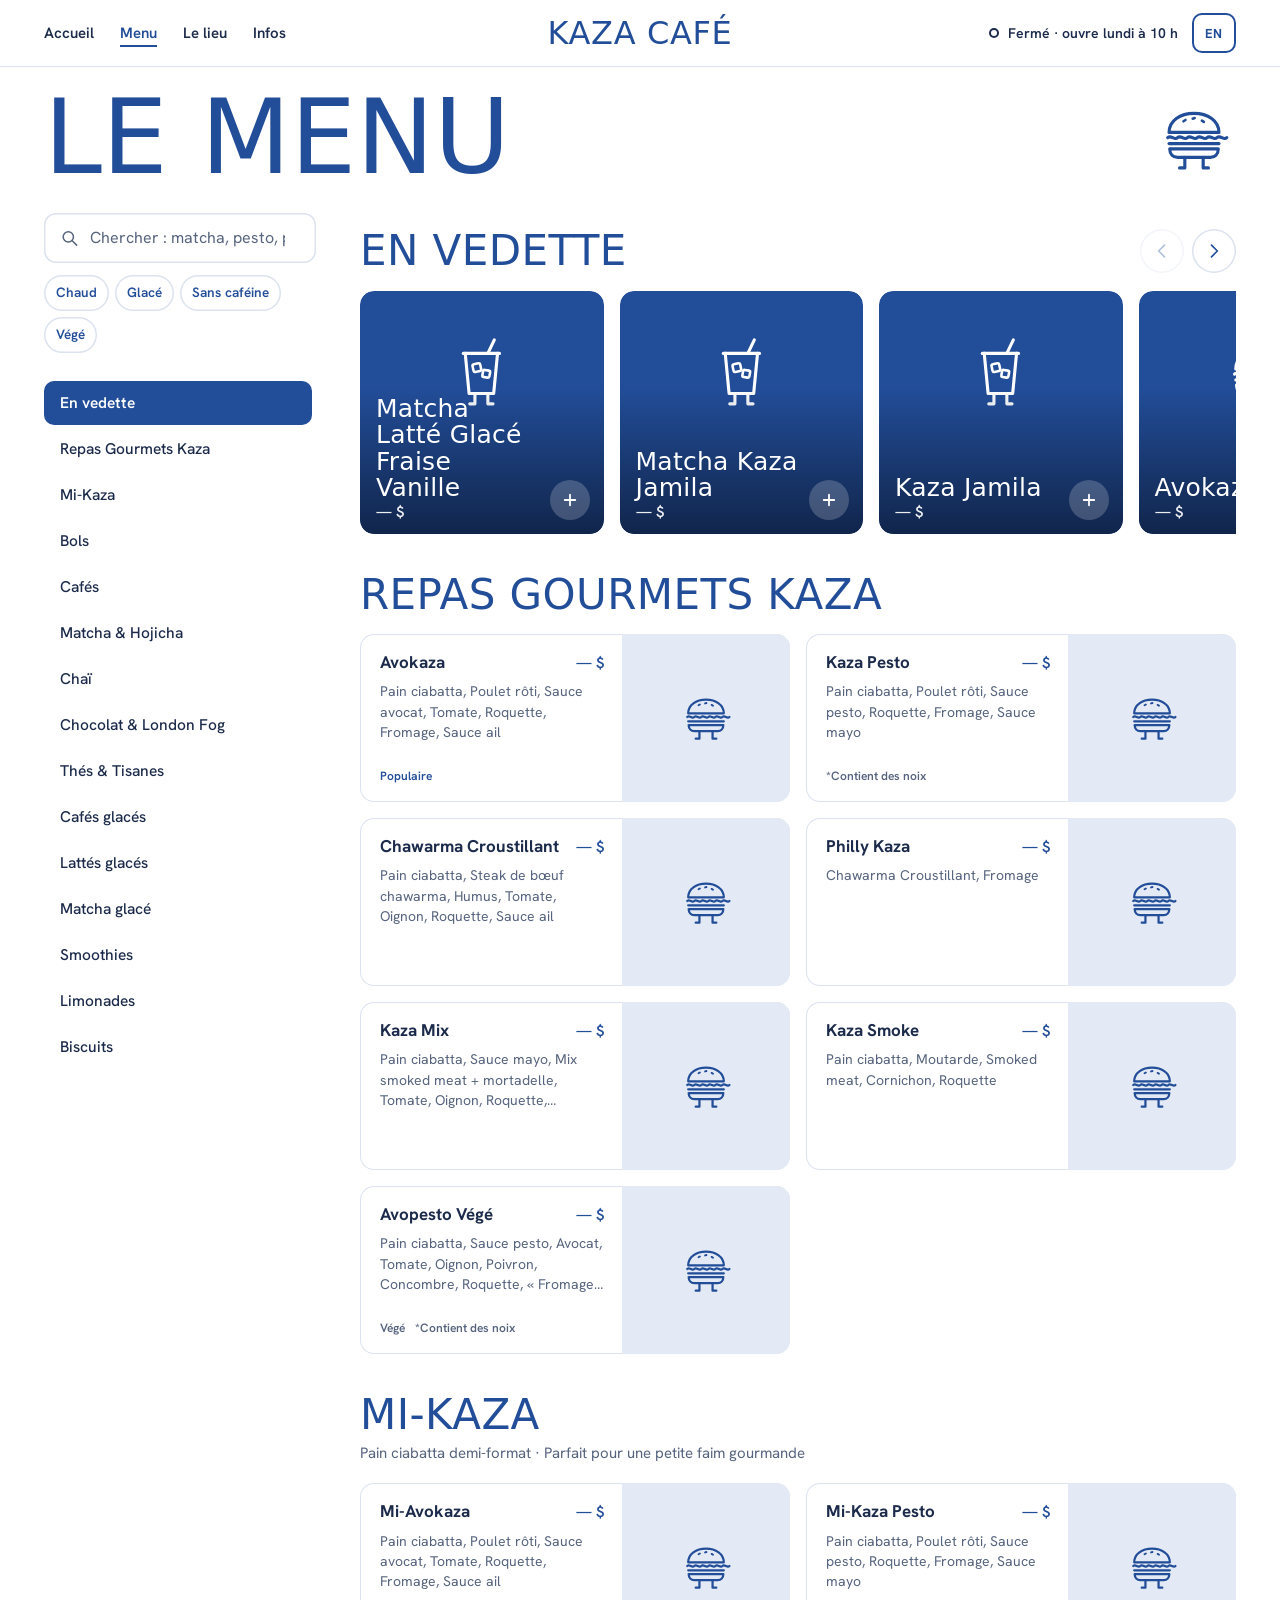
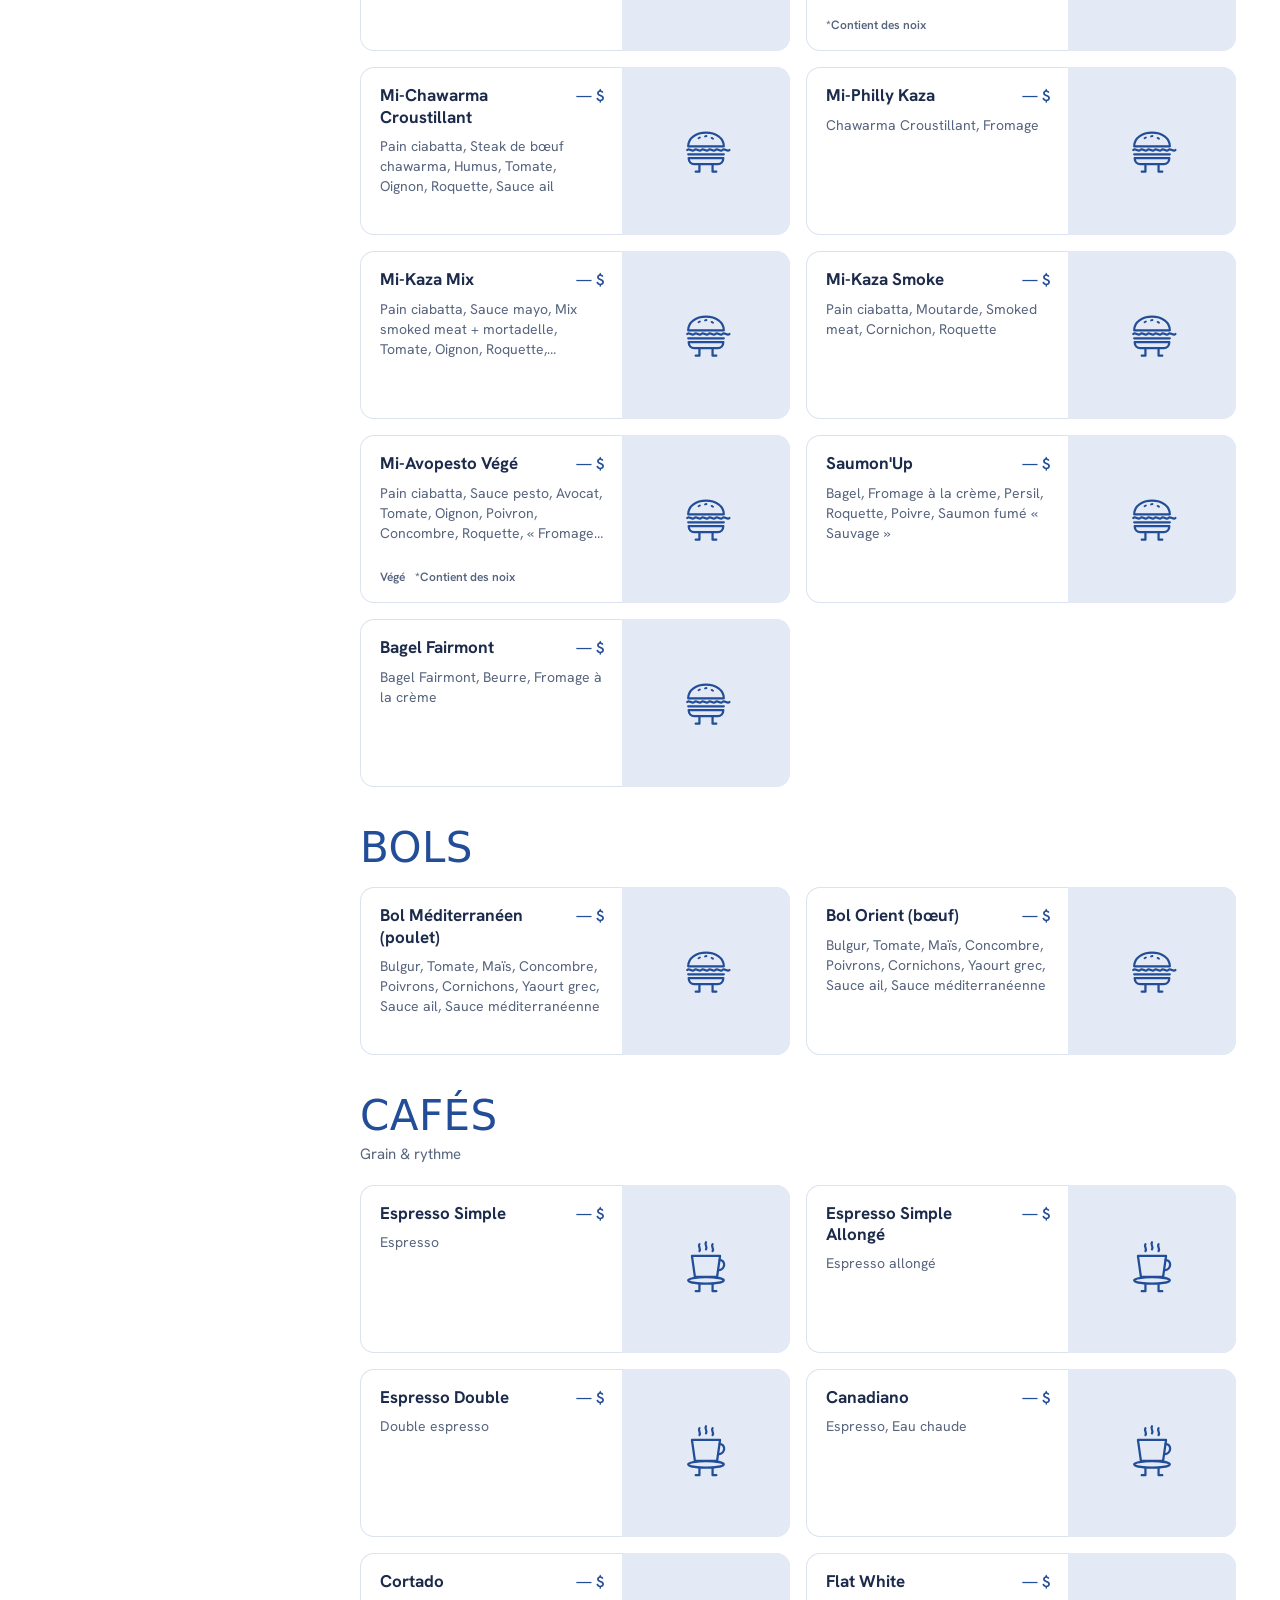
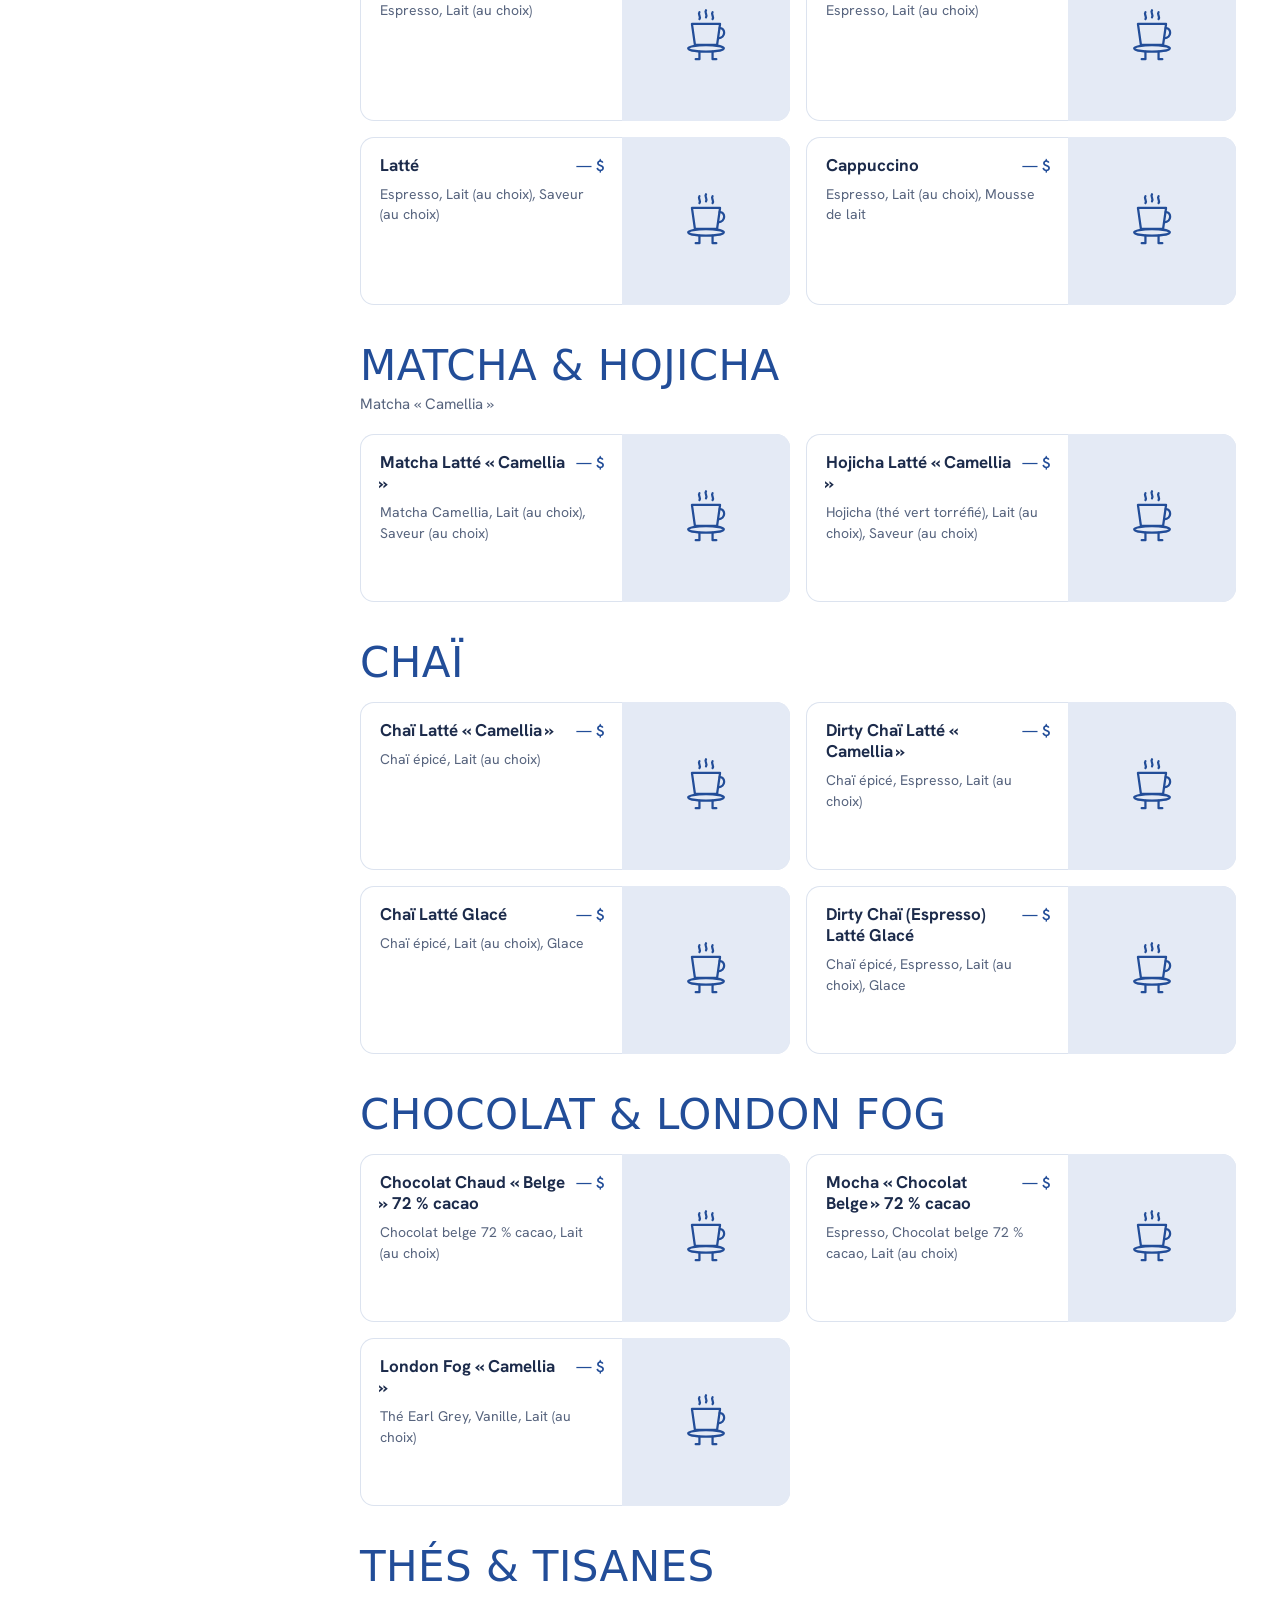
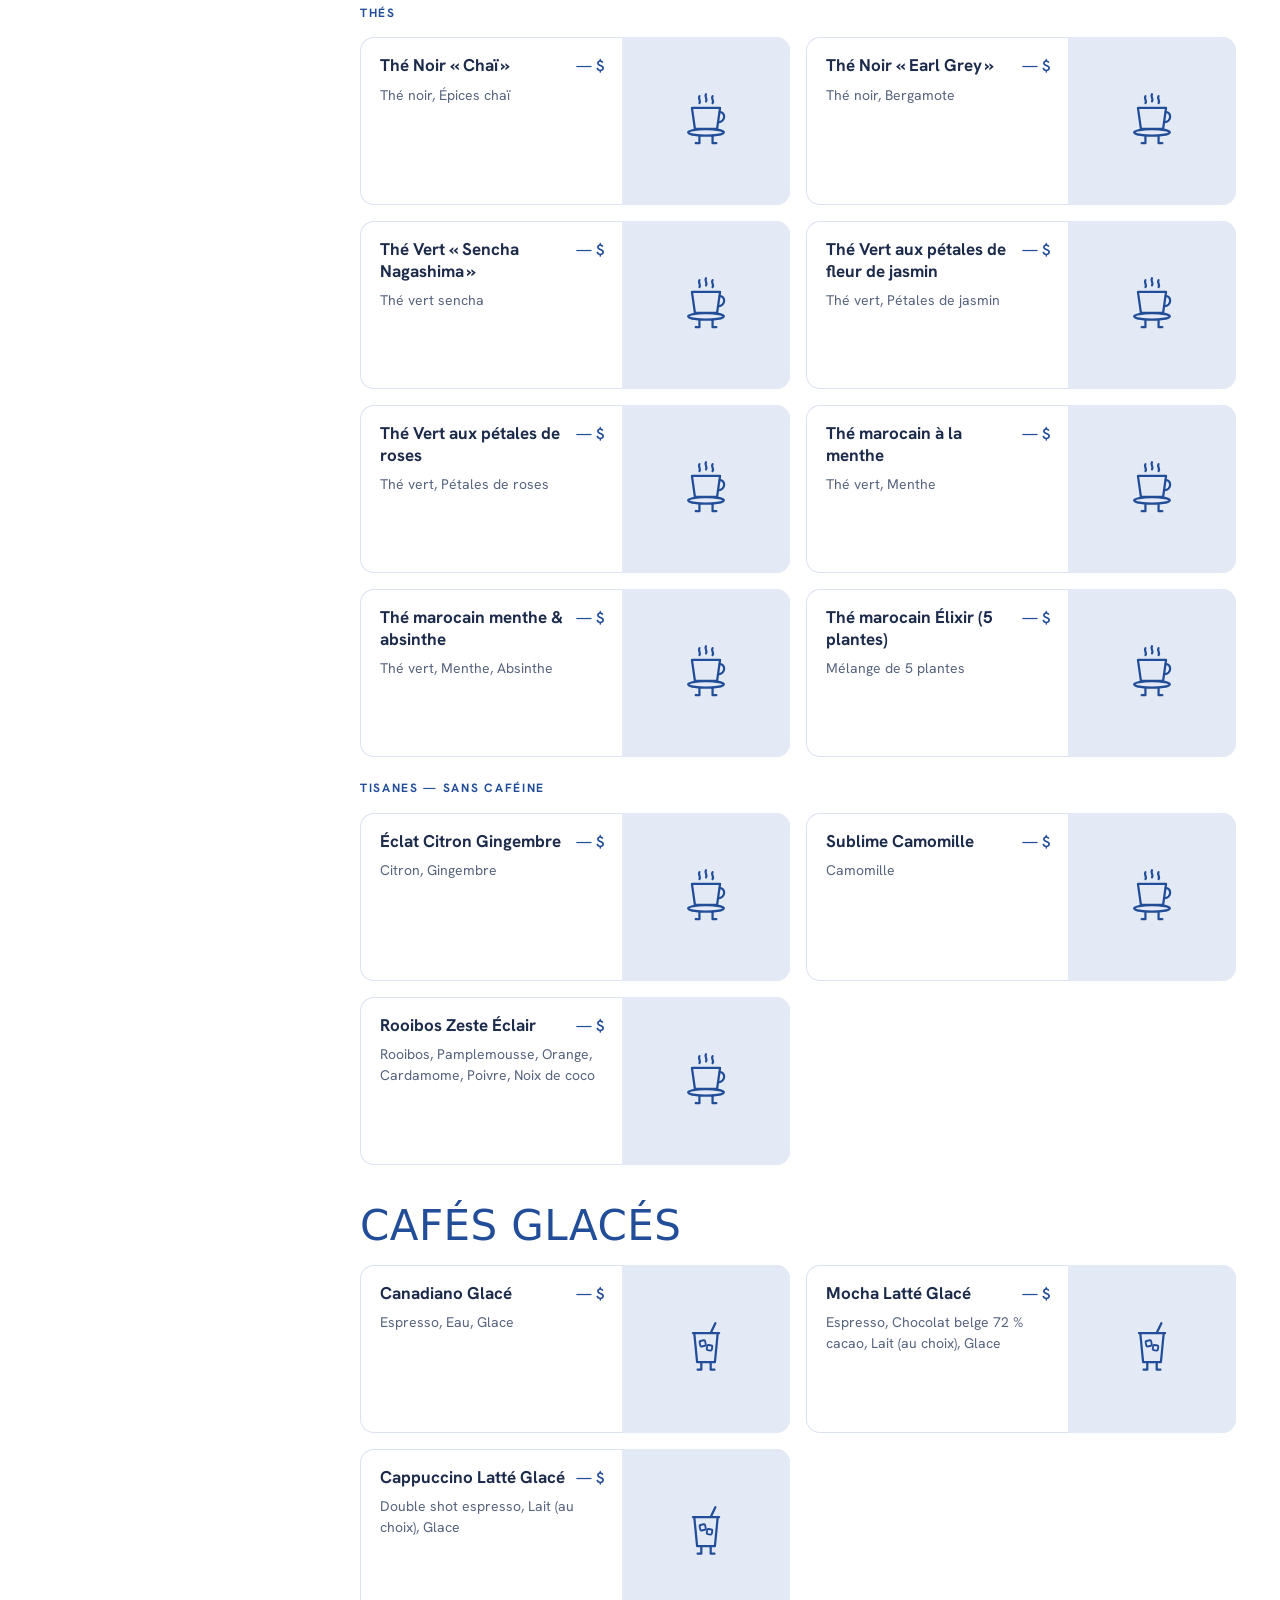
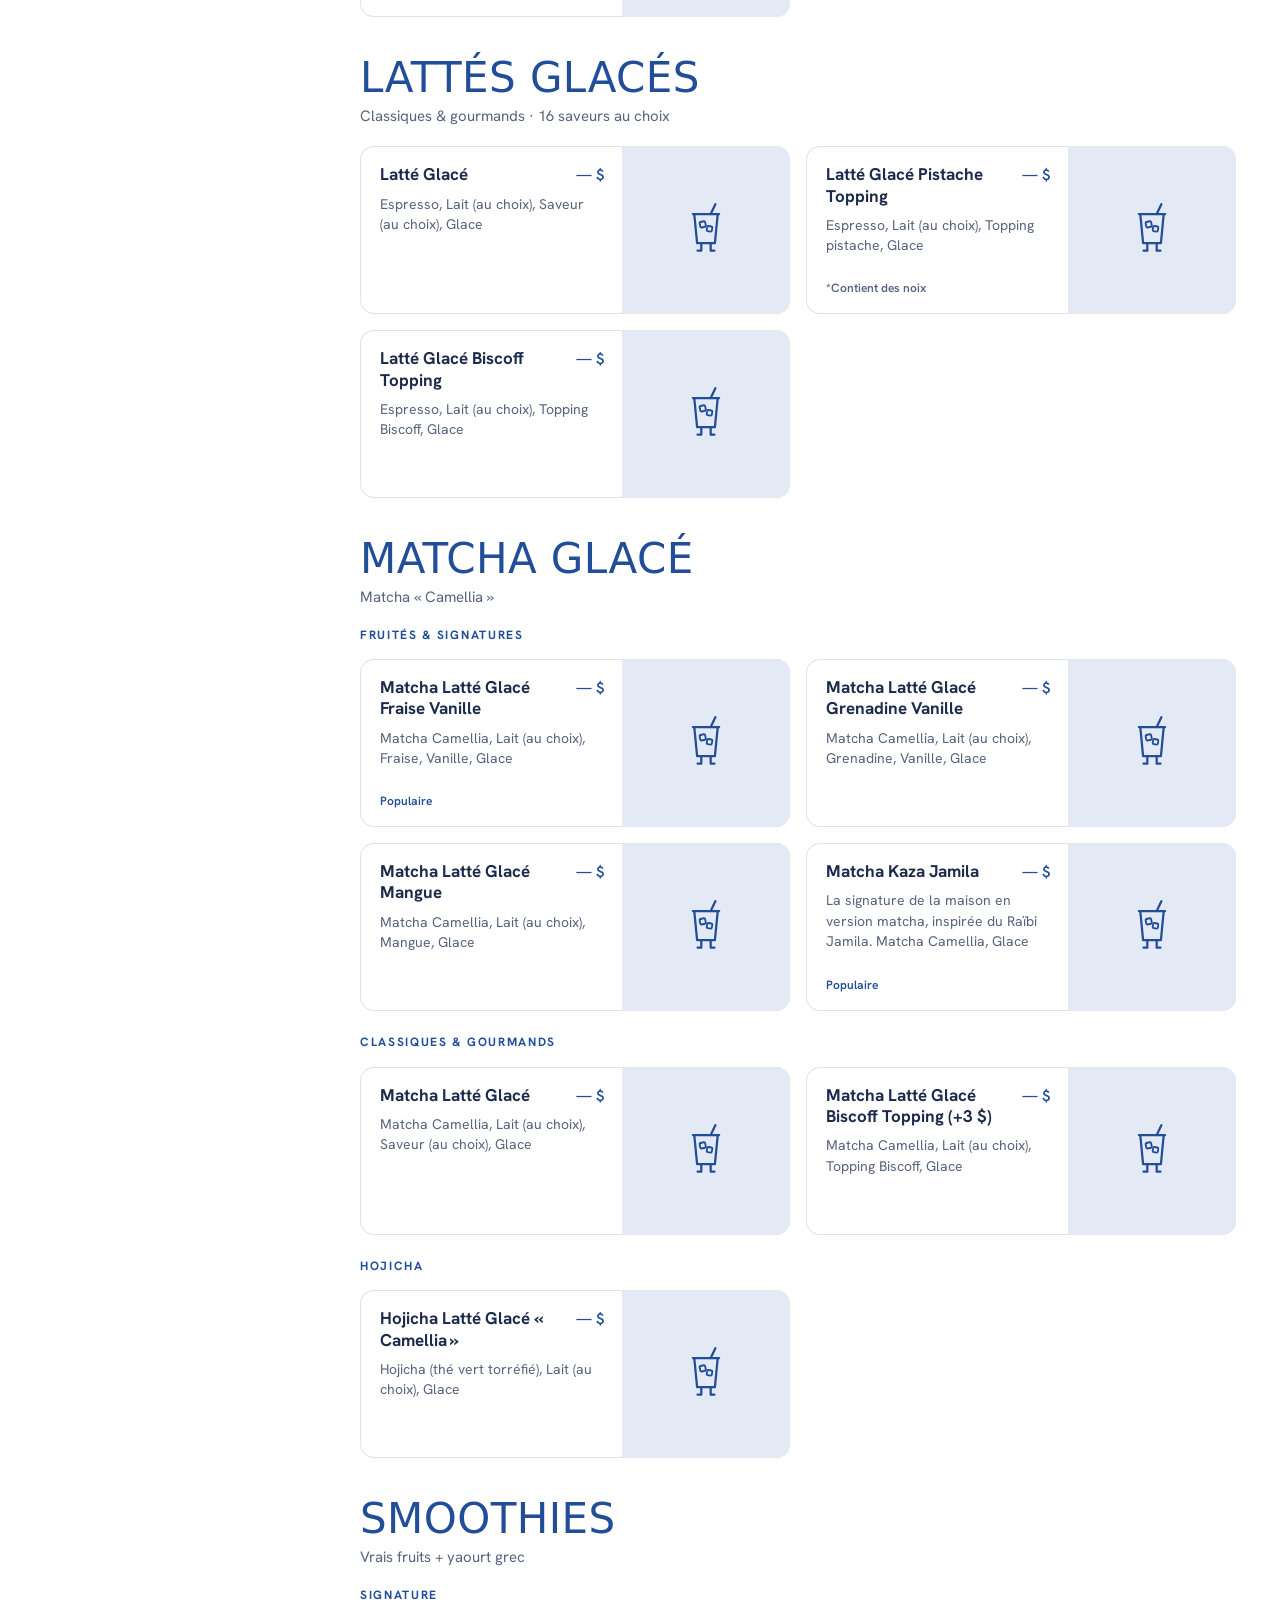
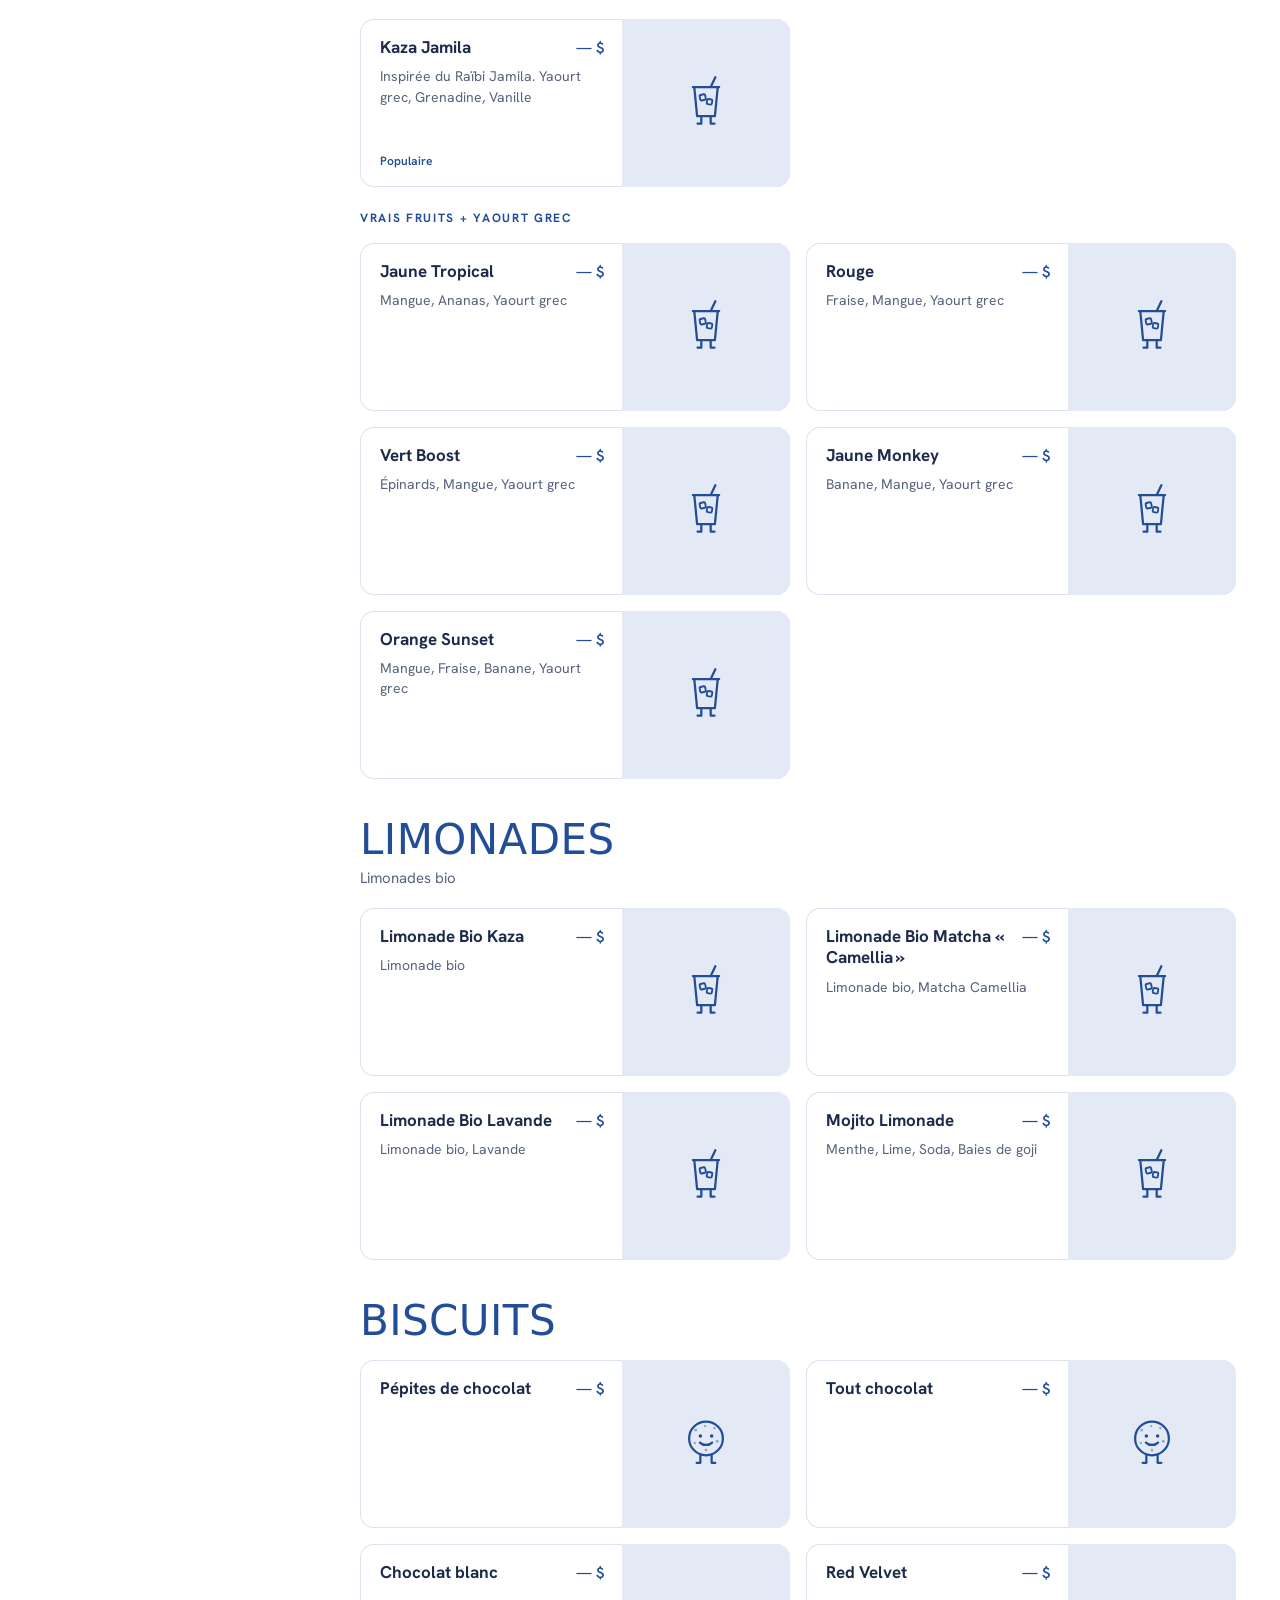
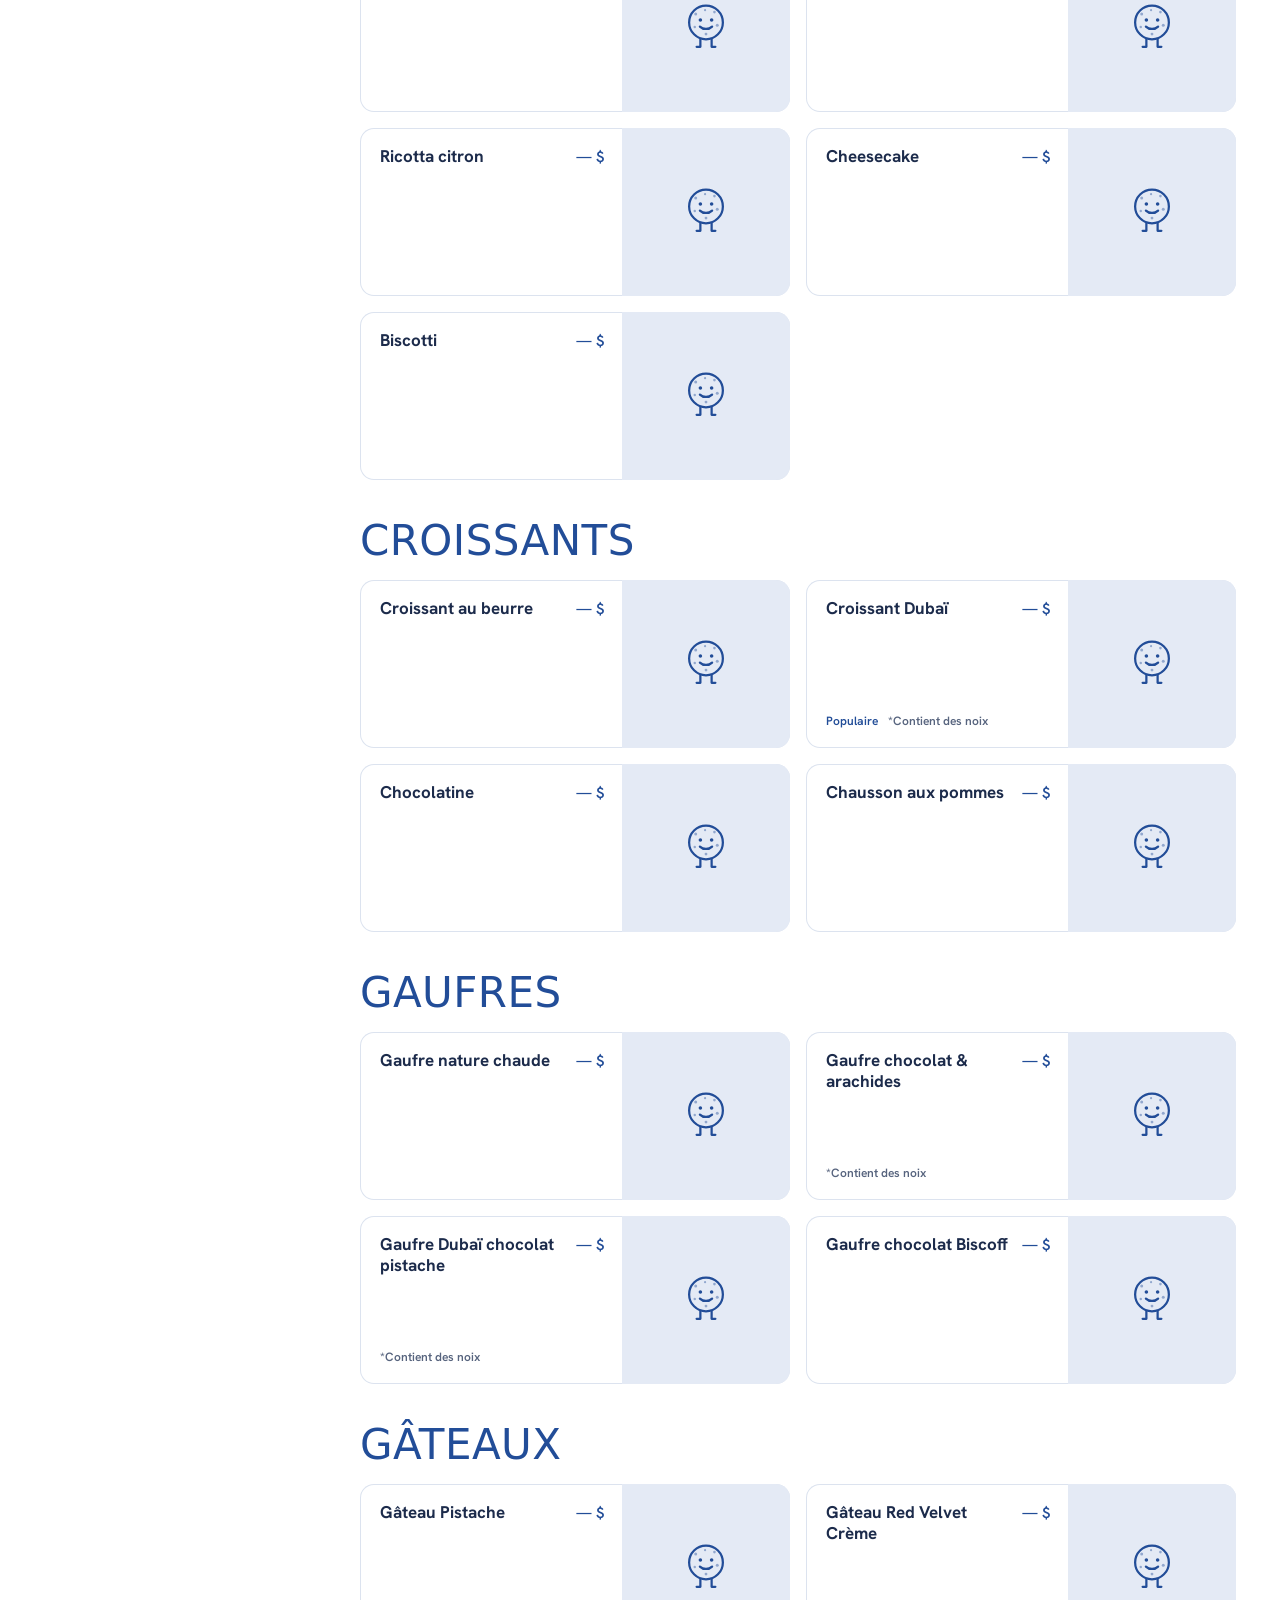
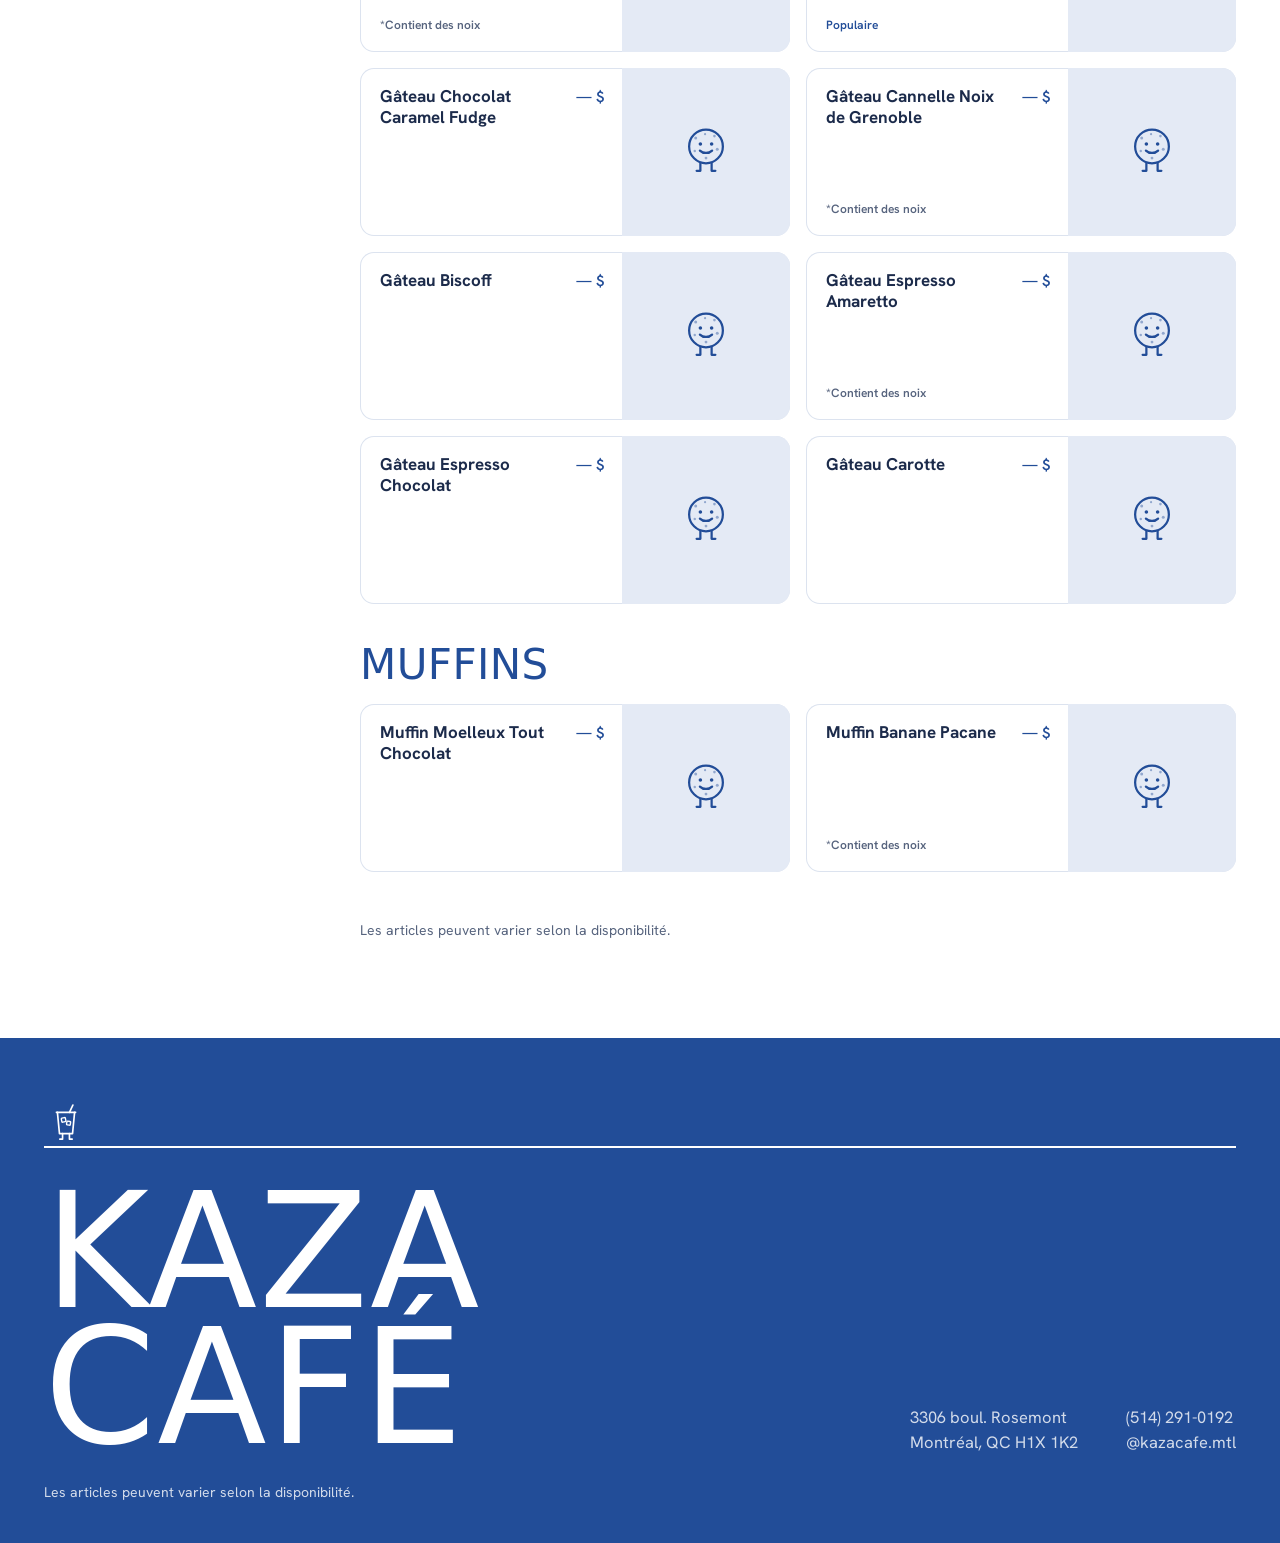
==== commit 4bfaea4c: "Add files via upload" ====
--- a/kaza/menu.html
+++ b/kaza/menu.html
@@ -8,14 +8,14 @@
 <meta name="robots" content="noindex">
 <meta name="description" content="Le menu complet de KAZA CAFÉ : sandwichs ciabatta, Mi-Kaza, bols, cafés, matcha et hojicha « Camellia », chaï, smoothies, limonades bio, biscuits, croissants, gaufres et gâteaux.">
 <meta name="theme-color" content="#FFFFFF">
-<link rel="canonical" href="https://demo.backrooms.tech/kaza/menu.html"><!-- [À CONFIRMER : domaine] -->
-<link rel="alternate" hreflang="fr-CA" href="https://demo.backrooms.tech/kaza/menu.html">
-<link rel="alternate" hreflang="en-CA" href="https://demo.backrooms.tech/kaza/menu.html?lang=en">
+<link rel="canonical" href="https://kaza.backrooms.tech/kaza/menu.html"><!-- [À CONFIRMER : domaine] -->
+<link rel="alternate" hreflang="fr-CA" href="https://kaza.backrooms.tech/kaza/menu.html">
+<link rel="alternate" hreflang="en-CA" href="https://kaza.backrooms.tech/kaza/menu.html?lang=en">
 <meta property="og:type" content="website">
 <meta property="og:site_name" content="KAZA CAFÉ">
 <meta property="og:title" content="Le menu · KAZA CAFÉ">
 <meta property="og:description" content="Matcha en 18 saveurs, sandwichs ciabatta, bols et pâtisseries. 3306 boul. Rosemont, Montréal.">
-<meta property="og:image" content="https://demo.backrooms.tech/kaza/images/og/kaza-og.png">
+<meta property="og:image" content="https://kaza.backrooms.tech/kaza/images/og/kaza-og.png">
 <meta property="og:locale" content="fr_CA"><meta property="og:locale:alternate" content="en_CA">
 <meta name="twitter:card" content="summary_large_image">
 <link rel="icon" href="images/favicon.png" type="image/png">
--- a/kaza/shared/base.css
+++ b/kaza/shared/base.css
@@ -0,0 +1,135 @@
+/* ==========================================================================
+   KAZA CAFÉ — BASE COMMUNE
+   Mécanique partagée par les deux directions : reset, mascottes animées,
+   médias/placeholders, barre de catégories, fiche détaillée (bottom-sheet /
+   panneau), options. Les couleurs et la typo viennent de a.css ou b.css.
+   ========================================================================== */
+*, *::before, *::after { box-sizing: border-box; }
+html { -webkit-text-size-adjust: 100%; text-size-adjust: 100%; }
+@media (prefers-reduced-motion: no-preference) { html { scroll-behavior: smooth; } }
+body { margin: 0; background: var(--bg); color: var(--fg); -webkit-font-smoothing: antialiased; text-rendering: optimizeLegibility; }
+img, svg, video { display: block; max-width: 100%; }
+a { color: inherit; }
+button { font: inherit; color: inherit; background: none; border: 0; padding: 0; cursor: pointer; }
+input { font: inherit; color: inherit; }
+h1, h2, h3, h4, p, ul, ol, figure, dl, dd, blockquote { margin: 0; }
+ul, ol { padding: 0; list-style: none; }
+h1, h2, h3 { text-wrap: balance; }
+p { text-wrap: pretty; }
+[hidden] { display: none !important; }
+
+.sr-only { position: absolute !important; width: 1px; height: 1px; overflow: hidden; clip: rect(0 0 0 0); white-space: nowrap; }
+.skip { position: absolute; left: 12px; top: -60px; z-index: 200; background: var(--navy); color: var(--cream); padding: 10px 14px; text-decoration: none; }
+.skip:focus { top: calc(12px + env(safe-area-inset-top, 0px)); }
+:focus-visible { outline: 2px solid var(--focus, var(--navy)); outline-offset: 3px; }
+
+.wrap {
+  width: 100%; max-width: var(--max, 1240px); margin-inline: auto;
+  padding-left: max(var(--gutter, 20px), env(safe-area-inset-left, 0px));
+  padding-right: max(var(--gutter, 20px), env(safe-area-inset-right, 0px));
+}
+
+/* ---------- Mascottes ---------- */
+.m { width: 100%; height: auto; overflow: visible; }
+.m .leg, .m .eyes, .m .steam path { transform-box: fill-box; }
+.m .leg { transform-origin: 50% 0; }
+.m .eyes { transform-origin: 50% 50%; }
+@media (prefers-reduced-motion: no-preference) {
+  .m-walk .leg-l { animation: kz-step .5s ease-in-out infinite alternate; }
+  .m-walk .leg-r { animation: kz-step .5s ease-in-out infinite alternate-reverse; }
+  .m-walk > svg, svg.m-walk { animation: kz-bob .5s ease-in-out infinite alternate; }
+  .m-cup .steam path { animation: kz-steam 2.8s ease-in-out infinite; }
+  .m-cup .steam path:nth-child(2) { animation-delay: .5s; }
+  .m-cup .steam path:nth-child(3) { animation-delay: 1s; }
+  .m-cookie .eyes { animation: kz-blink 5.2s infinite; }
+  .is-idle .m .steam path, .is-idle .m .eyes { animation-play-state: paused; }
+}
+@keyframes kz-step { from { transform: rotate(-14deg); } to { transform: rotate(14deg); } }
+@keyframes kz-bob { from { transform: translateY(0); } to { transform: translateY(-1.5px); } }
+@keyframes kz-steam { 0% { opacity: 0; transform: translateY(4px); } 30% { opacity: 1; } 100% { opacity: 0; transform: translateY(-5px); } }
+@keyframes kz-blink { 0%, 93%, 100% { transform: scaleY(1); } 95% { transform: scaleY(.1); } }
+
+/* ---------- Médias : photo, ou mascotte tant que la photo n'existe pas ---------- */
+.media { position: relative; overflow: hidden; background: var(--ph-bg); color: var(--ph-fg); isolation: isolate; }
+.media .ph { position: absolute; inset: 0; display: grid; place-items: center; }
+.media .ph .m { width: var(--ph-size, 38%); max-width: 150px; }
+.media img { position: absolute; inset: 0; width: 100%; height: 100%; object-fit: cover; opacity: 0; transition: opacity .35s ease; }
+.media.has-img img { opacity: 1; }
+.media.has-img .ph { visibility: hidden; }
+.media-fly { pointer-events: none; will-change: left, top, width, height; }
+.media-fly img { transition: none; }
+
+/* Placeholders clairement identifiés (hero, galerie) */
+.ph-label {
+  position: absolute; left: 12px; bottom: 12px; right: 12px; z-index: 1;
+  font: 500 11px/1.35 var(--f-mono, ui-monospace, monospace); letter-spacing: .02em; color: var(--ph-fg);
+}
+.ph-label code { font: inherit; opacity: .75; display: block; overflow-wrap: anywhere; }
+
+/* ---------- Carte d'item ---------- */
+.card { display: flex; flex-direction: column; text-decoration: none; color: inherit; position: relative; min-width: 0; -webkit-tap-highlight-color: transparent; }
+.card-meta { display: flex; align-items: baseline; gap: 8px; min-width: 0; }
+.card-name { min-width: 0; }
+.leader { flex: 1 1 12px; min-width: 12px; border-bottom: 1.5px dotted currentColor; opacity: .35; transform: translateY(-4px); }
+.card-price { flex: none; font-variant-numeric: tabular-nums; white-space: nowrap; }
+
+/* ---------- Barre de catégories ---------- */
+.catbar { display: flex; overflow-x: auto; scrollbar-width: none; -webkit-overflow-scrolling: touch; overscroll-behavior-x: contain; }
+.catbar::-webkit-scrollbar { display: none; }
+.cat-chip { flex: none; display: inline-flex; align-items: center; gap: 8px; text-decoration: none; white-space: nowrap; }
+.cat-chip-icon { width: 22px; flex: none; }
+.cat-icon { display: inline-block; width: 34px; flex: none; }
+.cat-section { scroll-margin-top: calc(var(--sticky-h, 64px) + env(safe-area-inset-top, 0px) + 12px); }
+
+/* ---------- Fiche détaillée ---------- */
+html.sheet-open { overflow: hidden; }
+.sheet-root { position: fixed; inset: 0; z-index: 100; }
+.sheet-backdrop { position: absolute; inset: 0; background: var(--scrim); }
+.sheet {
+  position: absolute; left: 0; right: 0; bottom: 0;
+  top: calc(env(safe-area-inset-top, 0px) + 10px);
+  display: flex; flex-direction: column; overflow: hidden;
+  background: var(--sheet-bg); color: var(--sheet-fg);
+  outline: none; touch-action: pan-y;
+}
+.sheet.is-dragging { transition: none; }
+.sheet-scroll { flex: 1; overflow-y: auto; overscroll-behavior: contain; -webkit-overflow-scrolling: touch; }
+.sheet-media { width: 100%; aspect-ratio: 5 / 4; max-height: 52vh; }
+.sheet-grip { position: absolute; top: 8px; left: 50%; width: 44px; height: 5px; margin-left: -22px; border-radius: 3px; background: var(--grip); z-index: 3; }
+.sheet-close {
+  position: absolute; z-index: 4; top: 12px; right: max(12px, env(safe-area-inset-right, 0px));
+  width: 44px; height: 44px; display: grid; place-items: center;
+}
+.sheet-close svg { width: 18px; height: 18px; }
+.sheet-body { padding: 22px max(20px, env(safe-area-inset-right, 0px)) calc(28px + env(safe-area-inset-bottom, 0px)) max(20px, env(safe-area-inset-left, 0px)); display: flex; flex-direction: column; gap: 18px; }
+.sheet-cat { display: flex; align-items: center; gap: 8px; }
+.sheet-cat .cat-icon { width: 22px; }
+.sheet-head { display: flex; align-items: baseline; justify-content: space-between; gap: 16px; }
+.sheet-ing { display: flex; flex-wrap: wrap; }
+.sheet-actions { display: flex; flex-wrap: wrap; align-items: center; gap: 10px 18px; }
+
+@media (min-width: 720px) {
+  .sheet-root { display: grid; place-items: center; padding: 40px max(24px, env(safe-area-inset-right, 0px)) 40px max(24px, env(safe-area-inset-left, 0px)); }
+  .sheet { position: relative; inset: auto; width: min(980px, 100%); height: min(640px, calc(100vh - 80px)); }
+  .sheet-scroll { display: grid; grid-template-columns: minmax(0, 1.05fr) minmax(0, 1fr); overflow: hidden; }
+  .sheet-media { aspect-ratio: auto; height: 100%; max-height: none; }
+  .sheet-body { overflow-y: auto; padding: 44px 40px 36px; }
+  .sheet-grip { display: none; }
+}
+
+/* Options */
+.sheet-opts { display: flex; flex-direction: column; gap: 20px; }
+.sheet-opts:empty { display: none; }
+.opt { border: 0; margin: 0; padding: 0; min-width: 0; }
+.opt legend { padding: 0; margin-bottom: 10px; }
+.opt-choices { display: flex; flex-wrap: wrap; gap: 8px; }
+.opt-choice { position: relative; display: inline-flex; cursor: pointer; }
+.opt-choice input { position: absolute; opacity: 0; inset: 0; margin: 0; cursor: pointer; }
+.opt-choice span { display: inline-block; }
+
+@media (prefers-reduced-motion: reduce) {
+  *, *::before, *::after { animation-duration: .001ms !important; animation-iteration-count: 1 !important; transition-duration: .001ms !important; }
+}
+
+/* mascottes posées dans un placeholder via data-mascot-el */
+.media .ph [data-mascot-el] .m { width: 100%; max-width: none; }
--- a/kaza/b.css
+++ b/kaza/b.css
@@ -126,6 +126,8 @@
 .chips { display: flex; flex-wrap: wrap; gap: 6px; }
 .chips li { font-size: 14px; padding: 6px 11px; border-radius: 999px; background: rgba(255, 255, 255, .12); }
 .press { font-size: 14px; color: var(--on-blue); max-width: 44ch; margin-top: 8px; }
+.press-src { font-size: 12px; color: var(--on-blue); opacity: .85; margin-top: -10px; text-decoration: underline; text-underline-offset: 3px; text-decoration-thickness: 1px; }
+.press-src:hover { opacity: 1; }
 @media (min-width: 900px) {
   .matcha-grid { grid-template-columns: minmax(0, 1fr) minmax(0, 1fr); gap: 72px; align-items: start; }
   .matcha-num { position: sticky; top: 40px; }
